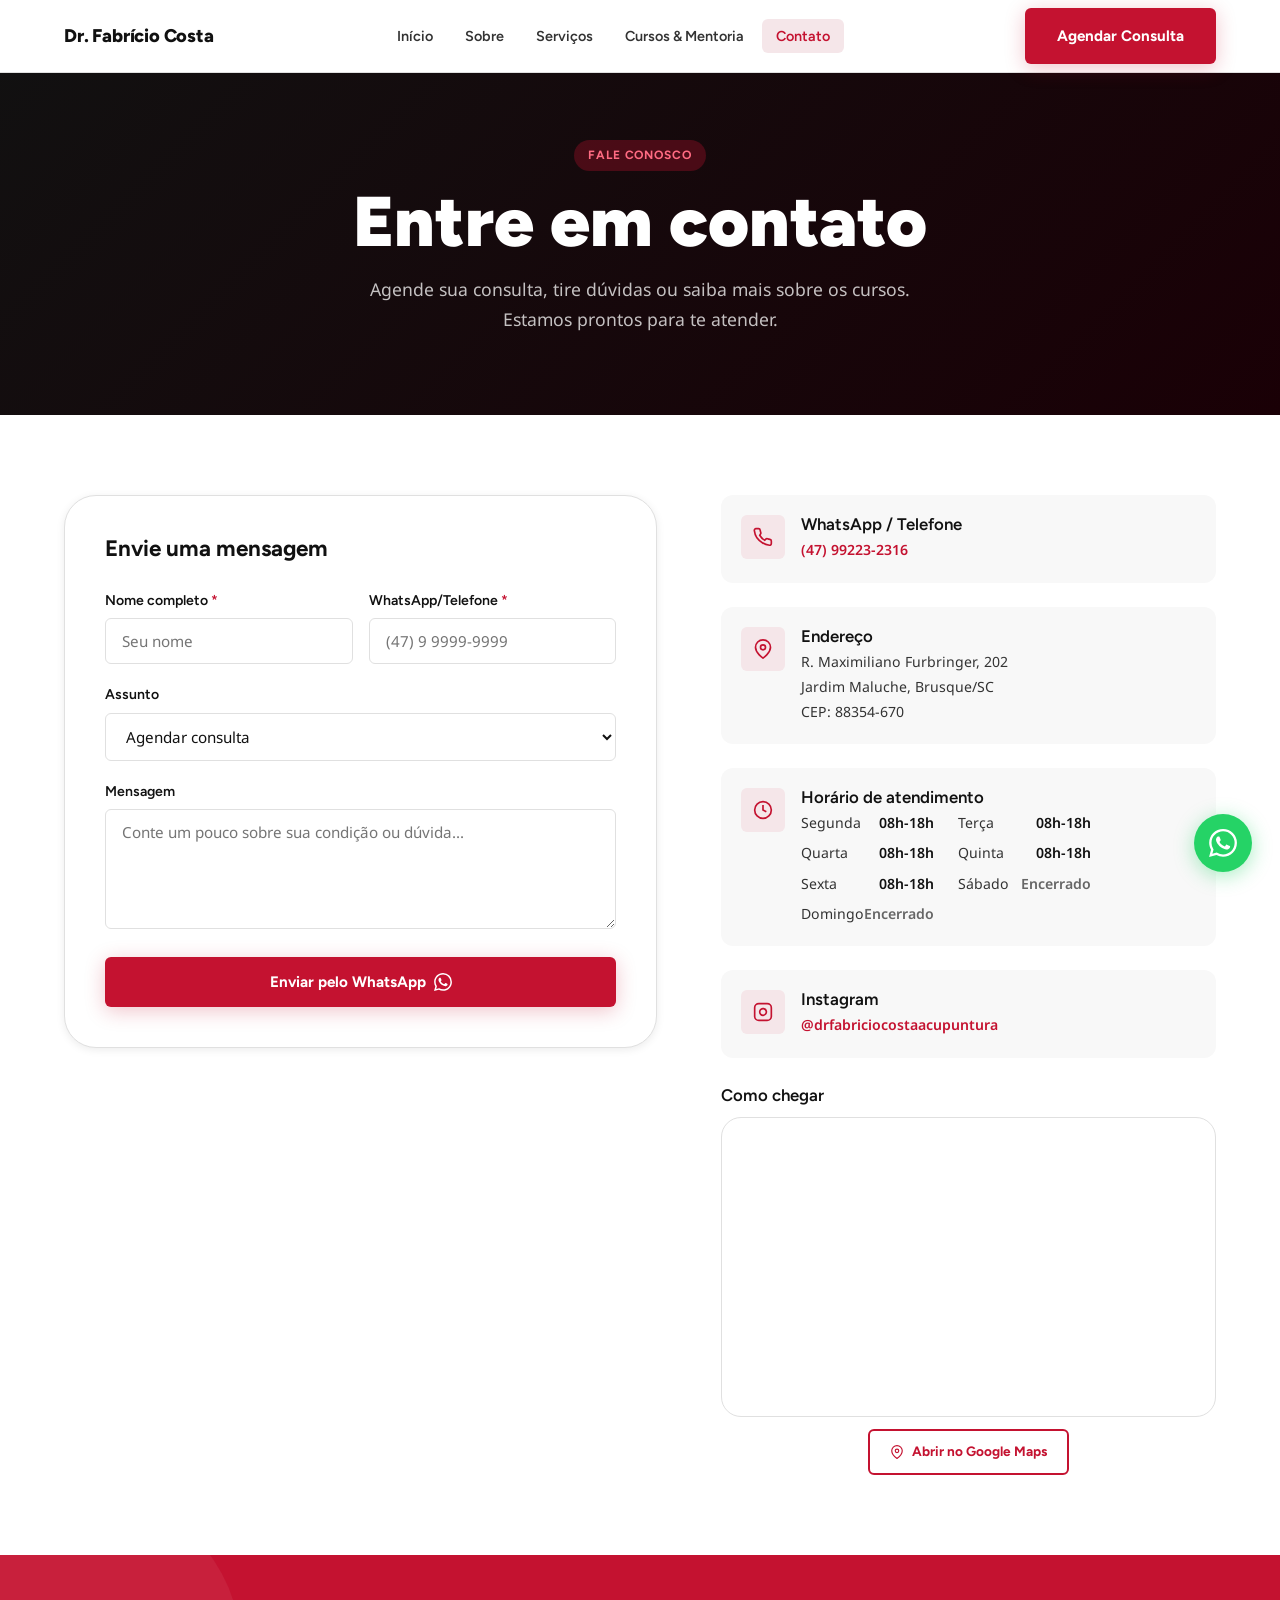
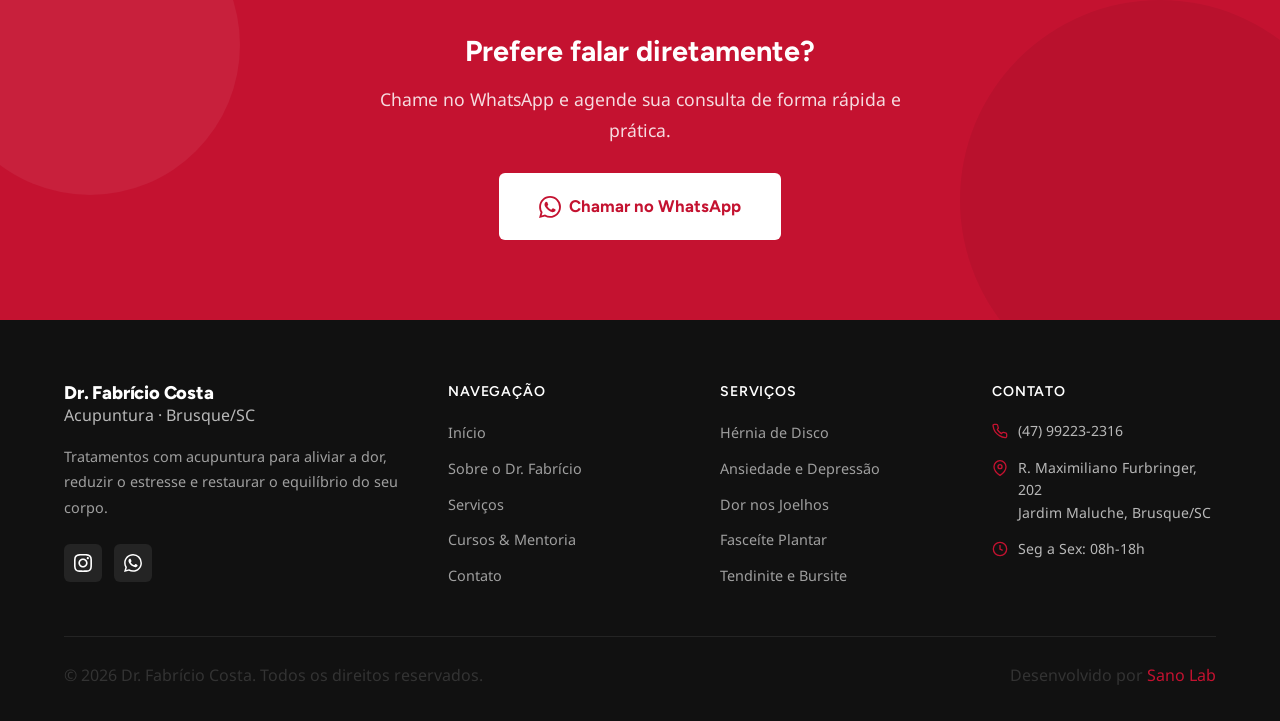
==== contato.html @ ecdb683c "Site institucional Dr. Fabrício Costa — Acupuntura Brusque/SC Co-Authored-By: Claude Sonnet 4.6 <nor" ====
<!DOCTYPE html>
<html lang="pt-BR">
<head>
  <meta charset="UTF-8">
  <meta name="viewport" content="width=device-width, initial-scale=1.0">
  <meta name="description" content="Entre em contato com o Dr. Fabrício Costa. Agende sua consulta de acupuntura em Brusque/SC. WhatsApp: (47) 99223-2316.">
  <meta property="og:title" content="Contato, Dr. Fabrício Costa · Acupuntura em Brusque/SC">
  <meta property="og:description" content="Agende sua consulta de acupuntura em Brusque/SC. Seg-Sex 8h-18h. (47) 99223-2316.">
  <meta property="og:type" content="website">
  <title>Contato, Dr. Fabrício Costa · Acupuntura em Brusque/SC</title>
  <link rel="stylesheet" href="css/style.css">
</head>
<body>

  <!-- Header -->
  <header class="header" role="banner">
    <nav class="nav container" aria-label="Navegação principal">
      <a href="index.html" class="nav-logo" aria-label="Dr. Fabrício Costa, Início">
        <div class="nav-logo-text">
          <strong>Dr. Fabrício Costa</strong>
                  </div>
      </a>
      <ul class="nav-links" role="list">
        <li><a href="index.html">Início</a></li>
        <li><a href="sobre.html">Sobre</a></li>
        <li><a href="servicos.html">Serviços</a></li>
        <li><a href="cursos.html">Cursos & Mentoria</a></li>
        <li><a href="contato.html" class="active">Contato</a></li>
      </ul>
      <a href="contato.html" class="btn btn-primary nav-cta">Agendar Consulta</a>
      <button class="nav-toggle" aria-label="Abrir menu" aria-expanded="false">
        <span></span><span></span><span></span>
      </button>
    </nav>
    <nav class="nav-mobile" aria-label="Menu mobile">
      <a href="index.html">Início</a>
      <a href="sobre.html">Sobre</a>
      <a href="servicos.html">Serviços</a>
      <a href="cursos.html">Cursos & Mentoria</a>
      <a href="contato.html" class="active">Contato</a>
      <a href="contato.html" class="btn btn-primary">Agendar Consulta</a>
    </nav>
  </header>

  <main id="main-content">

    <!-- Page Hero -->
    <section class="page-hero" aria-labelledby="page-title">
      <div class="container">
        <span class="tag">Fale conosco</span>
        <h1 id="page-title">Entre em contato</h1>
        <p>Agende sua consulta, tire dúvidas ou saiba mais sobre os cursos. Estamos prontos para te atender.</p>
      </div>
    </section>

    <!-- Contato -->
    <section class="section" aria-labelledby="contato-title">
      <div class="container">
        <div class="contact-grid">

          <!-- Formulário -->
          <div class="fade-in">
            <div class="contact-form-wrap">
              <h3 id="contato-title">Envie uma mensagem</h3>
              <form class="contact-form" novalidate aria-label="Formulário de contato">
                <div class="form-grid-2">
                  <div class="form-group">
                    <label for="nome">Nome completo <span aria-hidden="true" style="color:var(--red)">*</span></label>
                    <input type="text" id="nome" name="nome" placeholder="Seu nome" autocomplete="name" required aria-required="true">
                  </div>
                  <div class="form-group">
                    <label for="telefone">WhatsApp/Telefone <span aria-hidden="true" style="color:var(--red)">*</span></label>
                    <input type="tel" id="telefone" name="telefone" placeholder="(47) 9 9999-9999" autocomplete="tel" required aria-required="true">
                  </div>
                </div>
                <div class="form-group">
                  <label for="assunto">Assunto</label>
                  <select id="assunto" name="assunto">
                    <option value="Agendar consulta">Agendar consulta</option>
                    <option value="Dúvida sobre tratamento">Dúvida sobre tratamento</option>
                    <option value="Curso de Acupuntura">Curso de Acupuntura</option>
                    <option value="Mentoria Método Balance Pro">Mentoria Método Balance Pro</option>
                    <option value="Outro">Outro</option>
                  </select>
                </div>
                <div class="form-group">
                  <label for="mensagem">Mensagem</label>
                  <textarea id="mensagem" name="mensagem" placeholder="Conte um pouco sobre sua condição ou dúvida..."></textarea>
                </div>
                <button type="submit" class="btn btn-primary" style="width:100%;justify-content:center;">
                  Enviar pelo WhatsApp
                  <svg width="18" height="18" viewBox="0 0 24 24" fill="currentColor" aria-hidden="true"><path d="M17.472 14.382c-.297-.149-1.758-.867-2.03-.967-.273-.099-.471-.148-.67.15-.197.297-.767.966-.94 1.164-.173.199-.347.223-.644.075-.297-.15-1.255-.463-2.39-1.475-.883-.788-1.48-1.761-1.653-2.059-.173-.297-.018-.458.13-.606.134-.133.298-.347.446-.52.149-.174.198-.298.298-.497.099-.198.05-.371-.025-.52-.075-.149-.669-1.612-.916-2.207-.242-.579-.487-.5-.669-.51-.173-.008-.371-.01-.57-.01-.198 0-.52.074-.792.372-.272.297-1.04 1.016-1.04 2.479 0 1.462 1.065 2.875 1.213 3.074.149.198 2.096 3.2 5.077 4.487.709.306 1.262.489 1.694.625.712.227 1.36.195 1.871.118.571-.085 1.758-.719 2.006-1.413.248-.694.248-1.289.173-1.413-.074-.124-.272-.198-.57-.347m-5.421 7.403h-.004a9.87 9.87 0 01-5.031-1.378l-.361-.214-3.741.982.998-3.648-.235-.374a9.86 9.86 0 01-1.51-5.26c.001-5.45 4.436-9.884 9.888-9.884 2.64 0 5.122 1.03 6.988 2.898a9.825 9.825 0 012.893 6.994c-.003 5.45-4.437 9.884-9.885 9.884m8.413-18.297A11.815 11.815 0 0012.05 0C5.495 0 .16 5.335.157 11.892c0 2.096.547 4.142 1.588 5.945L.057 24l6.305-1.654a11.882 11.882 0 005.683 1.448h.005c6.554 0 11.89-5.335 11.893-11.893a11.821 11.821 0 00-3.48-8.413z"/></svg>
                </button>
              </form>
            </div>
          </div>

          <!-- Informações -->
          <div class="fade-in" data-delay="150">
            <div class="contact-info" aria-label="Informações de contato">

              <div class="contact-info-item">
                <div class="contact-info-icon" aria-hidden="true">
                  <svg viewBox="0 0 24 24" stroke-width="2" xmlns="http://www.w3.org/2000/svg"><path d="M22 16.92v3a2 2 0 0 1-2.18 2 19.79 19.79 0 0 1-8.63-3.07A19.5 19.5 0 0 1 4.69 13a19.79 19.79 0 0 1-3.07-8.67A2 2 0 0 1 3.6 2h3a2 2 0 0 1 2 1.72 12.84 12.84 0 0 0 .7 2.81 2 2 0 0 1-.45 2.11L8.09 9.91a16 16 0 0 0 6 6l1.27-1.27a2 2 0 0 1 2.11-.45 12.84 12.84 0 0 0 2.81.7A2 2 0 0 1 22 16.92z"/></svg>
                </div>
                <div>
                  <h4>WhatsApp / Telefone</h4>
                  <p><a href="https://wa.me/5547992232316" target="_blank" rel="noopener">(47) 99223-2316</a></p>
                </div>
              </div>

              <div class="contact-info-item">
                <div class="contact-info-icon" aria-hidden="true">
                  <svg viewBox="0 0 24 24" stroke-width="2" xmlns="http://www.w3.org/2000/svg"><path d="M21 10c0 7-9 13-9 13s-9-6-9-13a9 9 0 0 1 18 0z"/><circle cx="12" cy="10" r="3"/></svg>
                </div>
                <div>
                  <h4>Endereço</h4>
                  <p>R. Maximiliano Furbringer, 202<br>Jardim Maluche, Brusque/SC<br>CEP: 88354-670</p>
                </div>
              </div>

              <div class="contact-info-item">
                <div class="contact-info-icon" aria-hidden="true">
                  <svg viewBox="0 0 24 24" stroke-width="2" xmlns="http://www.w3.org/2000/svg"><circle cx="12" cy="12" r="10"/><polyline points="12 6 12 12 16 14"/></svg>
                </div>
                <div>
                  <h4>Horário de atendimento</h4>
                  <div class="hours-grid" role="list">
                    <div class="hours-item" role="listitem"><span class="day">Segunda</span><span class="time">08h-18h</span></div>
                    <div class="hours-item" role="listitem"><span class="day">Terça</span><span class="time">08h-18h</span></div>
                    <div class="hours-item" role="listitem"><span class="day">Quarta</span><span class="time">08h-18h</span></div>
                    <div class="hours-item" role="listitem"><span class="day">Quinta</span><span class="time">08h-18h</span></div>
                    <div class="hours-item" role="listitem"><span class="day">Sexta</span><span class="time">08h-18h</span></div>
                    <div class="hours-item" role="listitem"><span class="day">Sábado</span><span class="time" style="color:var(--gray);">Encerrado</span></div>
                    <div class="hours-item" role="listitem"><span class="day">Domingo</span><span class="time" style="color:var(--gray);">Encerrado</span></div>
                  </div>
                </div>
              </div>

              <div class="contact-info-item">
                <div class="contact-info-icon" aria-hidden="true">
                  <svg viewBox="0 0 24 24" stroke-width="2" xmlns="http://www.w3.org/2000/svg"><rect x="2" y="2" width="20" height="20" rx="5" ry="5"/><path d="M16 11.37A4 4 0 1 1 12.63 8 4 4 0 0 1 16 11.37z"/><line x1="17.5" y1="6.5" x2="17.51" y2="6.5"/></svg>
                </div>
                <div>
                  <h4>Instagram</h4>
                  <p><a href="https://www.instagram.com/drfabriciocostaacupuntura/" target="_blank" rel="noopener">@drfabriciocostaacupuntura</a></p>
                </div>
              </div>

            </div>

            <!-- Mapa -->
            <div style="margin-top:28px;" class="fade-in" data-delay="200">
              <h4 style="margin-bottom:12px;">Como chegar</h4>
              <div class="contact-map">
                <iframe
                  src="https://www.google.com/maps/embed?pb=!1m18!1m12!1m3!1d3565.432!2d-49.0916!3d-27.1026!2m3!1f0!2f0!3f0!3m2!1i1024!2i768!4f13.1!3m3!1m2!1s0x0%3A0x0!2sR.%20Maximiliano%20Furbringer%2C%20202%2C%20Jardim%20Maluche%2C%20Brusque%20-%20SC!5e0!3m2!1spt!2sbr!4v1000000000000"
                  allowfullscreen=""
                  loading="lazy"
                  referrerpolicy="no-referrer-when-downgrade"
                  title="Localização do consultório do Dr. Fabrício Costa em Brusque/SC">
                </iframe>
              </div>
              <div style="text-align:center;margin-top:12px;">
                <a href="https://share.google/bKN9QPmNAkbakTTG6" target="_blank" rel="noopener" class="btn btn-outline btn-sm">
                  <svg width="14" height="14" viewBox="0 0 24 24" fill="none" stroke="currentColor" stroke-width="2" aria-hidden="true"><path d="M21 10c0 7-9 13-9 13s-9-6-9-13a9 9 0 0 1 18 0z"/><circle cx="12" cy="10" r="3"/></svg>
                  Abrir no Google Maps
                </a>
              </div>
            </div>

          </div>
        </div>
      </div>
    </section>

    <!-- CTA WhatsApp -->
    <section class="cta-banner section-sm" aria-labelledby="cta-contato-title">
      <div class="container" style="text-align:center;">
        <h2 id="cta-contato-title" class="fade-in" style="font-size:1.8rem;">Prefere falar diretamente?</h2>
        <p class="fade-in" data-delay="80" style="margin-bottom:28px;">Chame no WhatsApp e agende sua consulta de forma rápida e prática.</p>
        <a href="https://wa.me/5547992232316?text=Olá%2C%20Dr.%20Fabrício!%20Vim%20pelo%20site%20e%20gostaria%20de%20agendar%20uma%20consulta."
           class="btn btn-white btn-lg fade-in" data-delay="160" target="_blank" rel="noopener">
          <svg width="22" height="22" viewBox="0 0 24 24" fill="currentColor" aria-hidden="true"><path d="M17.472 14.382c-.297-.149-1.758-.867-2.03-.967-.273-.099-.471-.148-.67.15-.197.297-.767.966-.94 1.164-.173.199-.347.223-.644.075-.297-.15-1.255-.463-2.39-1.475-.883-.788-1.48-1.761-1.653-2.059-.173-.297-.018-.458.13-.606.134-.133.298-.347.446-.52.149-.174.198-.298.298-.497.099-.198.05-.371-.025-.52-.075-.149-.669-1.612-.916-2.207-.242-.579-.487-.5-.669-.51-.173-.008-.371-.01-.57-.01-.198 0-.52.074-.792.372-.272.297-1.04 1.016-1.04 2.479 0 1.462 1.065 2.875 1.213 3.074.149.198 2.096 3.2 5.077 4.487.709.306 1.262.489 1.694.625.712.227 1.36.195 1.871.118.571-.085 1.758-.719 2.006-1.413.248-.694.248-1.289.173-1.413-.074-.124-.272-.198-.57-.347m-5.421 7.403h-.004a9.87 9.87 0 01-5.031-1.378l-.361-.214-3.741.982.998-3.648-.235-.374a9.86 9.86 0 01-1.51-5.26c.001-5.45 4.436-9.884 9.888-9.884 2.64 0 5.122 1.03 6.988 2.898a9.825 9.825 0 012.893 6.994c-.003 5.45-4.437 9.884-9.885 9.884m8.413-18.297A11.815 11.815 0 0012.05 0C5.495 0 .16 5.335.157 11.892c0 2.096.547 4.142 1.588 5.945L.057 24l6.305-1.654a11.882 11.882 0 005.683 1.448h.005c6.554 0 11.89-5.335 11.893-11.893a11.821 11.821 0 00-3.48-8.413z"/></svg>
          Chamar no WhatsApp
        </a>
      </div>
    </section>

  </main>

  <!-- Footer -->
  <footer class="footer" role="contentinfo">
    <div class="container">
      <div class="footer-grid">
        <div class="footer-brand">
          <a href="index.html" class="nav-logo" aria-label="Dr. Fabrício Costa, Início">
            <div class="nav-logo-text"><strong style="color:#fff;">Dr. Fabrício Costa</strong><span>Acupuntura · Brusque/SC</span></div>
          </a>
          <p>Tratamentos com acupuntura para aliviar a dor, reduzir o estresse e restaurar o equilíbrio do seu corpo.</p>
          <div class="footer-social">
            <a href="https://www.instagram.com/drfabriciocostaacupuntura/" target="_blank" rel="noopener" aria-label="Instagram"><svg viewBox="0 0 24 24" xmlns="http://www.w3.org/2000/svg" aria-hidden="true"><path d="M12 2.163c3.204 0 3.584.012 4.85.07 3.252.148 4.771 1.691 4.919 4.919.058 1.265.069 1.645.069 4.849 0 3.205-.012 3.584-.069 4.849-.149 3.225-1.664 4.771-4.919 4.919-1.266.058-1.644.07-4.85.07-3.204 0-3.584-.012-4.849-.07-3.26-.149-4.771-1.699-4.919-4.92-.058-1.265-.07-1.644-.07-4.849 0-3.204.013-3.583.07-4.849.149-3.227 1.664-4.771 4.919-4.919 1.266-.057 1.645-.069 4.849-.069zm0-2.163c-3.259 0-3.667.014-4.947.072-4.358.2-6.78 2.618-6.98 6.98-.059 1.281-.073 1.689-.073 4.948 0 3.259.014 3.668.072 4.948.2 4.358 2.618 6.78 6.98 6.98 1.281.058 1.689.072 4.948.072 3.259 0 3.668-.014 4.948-.072 4.354-.2 6.782-2.618 6.979-6.98.059-1.28.073-1.689.073-4.948 0-3.259-.014-3.667-.072-4.947-.196-4.354-2.617-6.78-6.979-6.98-1.281-.059-1.69-.073-4.949-.073zm0 5.838c-3.403 0-6.162 2.759-6.162 6.162s2.759 6.163 6.162 6.163 6.162-2.759 6.162-6.163c0-3.403-2.759-6.162-6.162-6.162zm0 10.162c-2.209 0-4-1.79-4-4 0-2.209 1.791-4 4-4s4 1.791 4 4c0 2.21-1.791 4-4 4zm6.406-11.845c-.796 0-1.441.645-1.441 1.44s.645 1.44 1.441 1.44c.795 0 1.439-.645 1.439-1.44s-.644-1.44-1.439-1.44z"/></svg></a>
            <a href="https://wa.me/5547992232316" target="_blank" rel="noopener" aria-label="WhatsApp"><svg viewBox="0 0 24 24" xmlns="http://www.w3.org/2000/svg" aria-hidden="true"><path d="M17.472 14.382c-.297-.149-1.758-.867-2.03-.967-.273-.099-.471-.148-.67.15-.197.297-.767.966-.94 1.164-.173.199-.347.223-.644.075-.297-.15-1.255-.463-2.39-1.475-.883-.788-1.48-1.761-1.653-2.059-.173-.297-.018-.458.13-.606.134-.133.298-.347.446-.52.149-.174.198-.298.298-.497.099-.198.05-.371-.025-.52-.075-.149-.669-1.612-.916-2.207-.242-.579-.487-.5-.669-.51-.173-.008-.371-.01-.57-.01-.198 0-.52.074-.792.372-.272.297-1.04 1.016-1.04 2.479 0 1.462 1.065 2.875 1.213 3.074.149.198 2.096 3.2 5.077 4.487.709.306 1.262.489 1.694.625.712.227 1.36.195 1.871.118.571-.085 1.758-.719 2.006-1.413.248-.694.248-1.289.173-1.413-.074-.124-.272-.198-.57-.347m-5.421 7.403h-.004a9.87 9.87 0 01-5.031-1.378l-.361-.214-3.741.982.998-3.648-.235-.374a9.86 9.86 0 01-1.51-5.26c.001-5.45 4.436-9.884 9.888-9.884 2.64 0 5.122 1.03 6.988 2.898a9.825 9.825 0 012.893 6.994c-.003 5.45-4.437 9.884-9.885 9.884m8.413-18.297A11.815 11.815 0 0012.05 0C5.495 0 .16 5.335.157 11.892c0 2.096.547 4.142 1.588 5.945L.057 24l6.305-1.654a11.882 11.882 0 005.683 1.448h.005c6.554 0 11.89-5.335 11.893-11.893a11.821 11.821 0 00-3.48-8.413z"/></svg></a>
          </div>
        </div>
        <div><h4>Navegação</h4><ul class="footer-links"><li><a href="index.html">Início</a></li><li><a href="sobre.html">Sobre o Dr. Fabrício</a></li><li><a href="servicos.html">Serviços</a></li><li><a href="cursos.html">Cursos & Mentoria</a></li><li><a href="contato.html">Contato</a></li></ul></div>
        <div><h4>Serviços</h4><ul class="footer-links"><li><a href="servicos.html">Hérnia de Disco</a></li><li><a href="servicos.html">Ansiedade e Depressão</a></li><li><a href="servicos.html">Dor nos Joelhos</a></li><li><a href="servicos.html">Fasceíte Plantar</a></li><li><a href="servicos.html">Tendinite e Bursite</a></li></ul></div>
        <div><h4>Contato</h4><address class="footer-contact" style="font-style:normal;"><div class="footer-contact-item"><svg viewBox="0 0 24 24" stroke-width="2" xmlns="http://www.w3.org/2000/svg" aria-hidden="true"><path d="M22 16.92v3a2 2 0 0 1-2.18 2 19.79 19.79 0 0 1-8.63-3.07A19.5 19.5 0 0 1 4.69 13a19.79 19.79 0 0 1-3.07-8.67A2 2 0 0 1 3.6 2h3a2 2 0 0 1 2 1.72 12.84 12.84 0 0 0 .7 2.81 2 2 0 0 1-.45 2.11L8.09 9.91a16 16 0 0 0 6 6l1.27-1.27a2 2 0 0 1 2.11-.45 12.84 12.84 0 0 0 2.81.7A2 2 0 0 1 22 16.92z"/></svg><span>(47) 99223-2316</span></div><div class="footer-contact-item"><svg viewBox="0 0 24 24" stroke-width="2" xmlns="http://www.w3.org/2000/svg" aria-hidden="true"><path d="M21 10c0 7-9 13-9 13s-9-6-9-13a9 9 0 0 1 18 0z"/><circle cx="12" cy="10" r="3"/></svg><span>R. Maximiliano Furbringer, 202<br>Jardim Maluche, Brusque/SC</span></div><div class="footer-contact-item"><svg viewBox="0 0 24 24" stroke-width="2" xmlns="http://www.w3.org/2000/svg" aria-hidden="true"><circle cx="12" cy="12" r="10"/><polyline points="12 6 12 12 16 14"/></svg><span>Seg a Sex: 08h-18h</span></div></address></div>
      </div>
      <div class="footer-bottom">
        <p>&copy; 2026 Dr. Fabrício Costa. Todos os direitos reservados.</p>
        <p>Desenvolvido por <a href="#" target="_blank" rel="noopener">Sano Lab</a></p>
      </div>
    </div>
  </footer>

  <a href="https://wa.me/5547992232316?text=Olá%2C%20vim%20pelo%20site%20e%20quero%20agendar%20uma%20consulta!" class="whatsapp-float" target="_blank" rel="noopener" aria-label="Falar no WhatsApp">
    <svg viewBox="0 0 24 24" xmlns="http://www.w3.org/2000/svg" aria-hidden="true"><path d="M17.472 14.382c-.297-.149-1.758-.867-2.03-.967-.273-.099-.471-.148-.67.15-.197.297-.767.966-.94 1.164-.173.199-.347.223-.644.075-.297-.15-1.255-.463-2.39-1.475-.883-.788-1.48-1.761-1.653-2.059-.173-.297-.018-.458.13-.606.134-.133.298-.347.446-.52.149-.174.198-.298.298-.497.099-.198.05-.371-.025-.52-.075-.149-.669-1.612-.916-2.207-.242-.579-.487-.5-.669-.51-.173-.008-.371-.01-.57-.01-.198 0-.52.074-.792.372-.272.297-1.04 1.016-1.04 2.479 0 1.462 1.065 2.875 1.213 3.074.149.198 2.096 3.2 5.077 4.487.709.306 1.262.489 1.694.625.712.227 1.36.195 1.871.118.571-.085 1.758-.719 2.006-1.413.248-.694.248-1.289.173-1.413-.074-.124-.272-.198-.57-.347m-5.421 7.403h-.004a9.87 9.87 0 01-5.031-1.378l-.361-.214-3.741.982.998-3.648-.235-.374a9.86 9.86 0 01-1.51-5.26c.001-5.45 4.436-9.884 9.888-9.884 2.64 0 5.122 1.03 6.988 2.898a9.825 9.825 0 012.893 6.994c-.003 5.45-4.437 9.884-9.885 9.884m8.413-18.297A11.815 11.815 0 0012.05 0C5.495 0 .16 5.335.157 11.892c0 2.096.547 4.142 1.588 5.945L.057 24l6.305-1.654a11.882 11.882 0 005.683 1.448h.005c6.554 0 11.89-5.335 11.893-11.893a11.821 11.821 0 00-3.48-8.413z"/></svg>
  </a>

  <script src="js/main.js"></script>
</body>
</html>
---- css/style.css ----
/* =========================================================
   Dr. Fabrício Costa — Acupuntura | Sano Lab
   Design System: Vermelho #C41230 + Branco
   ========================================================= */

@import url('https://fonts.googleapis.com/css2?family=Figtree:wght@300;400;500;600;700;800;900&family=Noto+Sans:wght@300;400;500;600;700&display=swap');

/* ── Tokens ── */
:root {
  --red:        #C41230;
  --red-dark:   #9B0E26;
  --red-light:  #F5E6E9;
  --white:      #FFFFFF;
  --off-white:  #F8F8F8;
  --dark:       #111111;
  --gray-dark:  #333333;
  --gray:       #666666;
  --gray-light: #EBEBEB;
  --border:     #E0E0E0;

  --ff-head: 'Figtree', sans-serif;
  --ff-body: 'Noto Sans', sans-serif;

  --shadow-sm: 0 2px 8px rgba(0,0,0,.08);
  --shadow-md: 0 4px 24px rgba(0,0,0,.12);
  --shadow-lg: 0 8px 40px rgba(0,0,0,.16);
  --shadow-red: 0 4px 20px rgba(196,18,48,.25);

  --radius-sm: 6px;
  --radius-md: 12px;
  --radius-lg: 20px;
  --radius-xl: 32px;

  --transition: .25s ease;
  --max-w: 1200px;
}

/* ── Reset ── */
*, *::before, *::after { box-sizing: border-box; margin: 0; padding: 0; }

html { scroll-behavior: smooth; font-size: 16px; }

body {
  font-family: var(--ff-body);
  color: var(--dark);
  background: var(--white);
  line-height: 1.6;
  overflow-x: hidden;
}

img { max-width: 100%; height: auto; display: block; }
a   { color: inherit; text-decoration: none; }
ul  { list-style: none; }
button { cursor: pointer; font-family: var(--ff-body); border: none; background: none; }

/* ── Typography ── */
h1, h2, h3, h4, h5 {
  font-family: var(--ff-head);
  line-height: 1.15;
  color: var(--dark);
}
h1 { font-size: clamp(2.8rem, 5.5vw, 4.4rem); font-weight: 900; line-height: 1.0; }
h2 { font-size: clamp(1.6rem, 3.5vw, 2.4rem); font-weight: 700; }
h3 { font-size: clamp(1.1rem, 2.5vw, 1.4rem); font-weight: 700; }
h4 { font-size: 1.05rem; font-weight: 600; }
p  { font-size: 1rem; color: var(--gray-dark); line-height: 1.75; }

/* ── Utilities ── */
.container { max-width: var(--max-w); margin: 0 auto; padding: 0 24px; }
.section    { padding: 80px 0; }
.section-sm { padding: 48px 0; }

.tag {
  display: inline-block;
  background: var(--red-light);
  color: var(--red);
  font-family: var(--ff-head);
  font-size: .75rem;
  font-weight: 700;
  letter-spacing: .08em;
  text-transform: uppercase;
  padding: 6px 14px;
  border-radius: 100px;
  margin-bottom: 16px;
}

.section-header        { margin-bottom: 56px; }
.section-header.center { text-align: center; }
.section-header h2     { margin-bottom: 12px; }
.section-header p      { max-width: 560px; }
.section-header.center p { margin: 0 auto; }

/* ── Buttons ── */
.btn {
  display: inline-flex;
  align-items: center;
  gap: 8px;
  padding: 14px 30px;
  border-radius: var(--radius-sm);
  font-family: var(--ff-head);
  font-weight: 700;
  font-size: .95rem;
  transition: var(--transition);
  cursor: pointer;
  border: 2px solid transparent;
  white-space: nowrap;
}
.btn-primary {
  background: var(--red);
  color: var(--white);
  box-shadow: var(--shadow-red);
}
.btn-primary:hover {
  background: var(--red-dark);
  transform: translateY(-2px);
  box-shadow: 0 6px 28px rgba(196,18,48,.35);
}
.btn-outline {
  background: transparent;
  color: var(--red);
  border-color: var(--red);
}
.btn-outline:hover {
  background: var(--red);
  color: var(--white);
  transform: translateY(-2px);
}
.btn-white {
  background: var(--white);
  color: var(--red);
}
.btn-white:hover {
  background: var(--off-white);
  transform: translateY(-2px);
}
.btn-lg { padding: 18px 38px; font-size: 1.05rem; }
.btn-sm { padding: 10px 20px; font-size: .85rem; }

/* ── Header / Nav ── */
.header {
  position: fixed;
  top: 0; left: 0; right: 0;
  z-index: 1000;
  background: var(--white);
  border-bottom: 1px solid var(--border);
  transition: box-shadow var(--transition);
}
.header.scrolled { box-shadow: var(--shadow-md); }

.nav {
  display: flex;
  align-items: center;
  justify-content: space-between;
  height: 72px;
}

.nav-logo {
  display: flex;
  align-items: center;
  gap: 12px;
}
.nav-logo-icon {
  width: 40px; height: 40px;
  background: var(--red);
  border-radius: var(--radius-sm);
  display: flex; align-items: center; justify-content: center;
}
.nav-logo-icon svg { width: 22px; height: 22px; fill: var(--white); }
.nav-logo-text strong {
  display: block;
  font-family: var(--ff-head);
  font-weight: 800;
  font-size: 1.15rem;
  color: var(--dark);
  line-height: 1;
  letter-spacing: -.01em;
}

.nav-links {
  display: flex;
  align-items: center;
  gap: 4px;
}
.nav-links a {
  padding: 8px 14px;
  border-radius: var(--radius-sm);
  font-family: var(--ff-head);
  font-weight: 600;
  font-size: .9rem;
  color: var(--gray-dark);
  transition: var(--transition);
}
.nav-links a:hover,
.nav-links a.active { color: var(--red); background: var(--red-light); }
.nav-cta { margin-left: 12px; }

.nav-mobile { display: none; }

.nav-toggle {
  display: none;
  flex-direction: column;
  gap: 5px;
  width: 28px;
  cursor: pointer;
  padding: 4px;
}
.nav-toggle span {
  display: block;
  height: 2px;
  background: var(--dark);
  border-radius: 2px;
  transition: var(--transition);
}

/* ── Hero ── */
.hero {
  padding-top: 72px;
  min-height: 100vh;
  display: flex;
  align-items: center;
  background: var(--white);
  position: relative;
  overflow: hidden;
}
.hero::before {
  content: '';
  position: absolute;
  top: 0; right: 0;
  width: 50%;
  height: 100%;
  background: linear-gradient(135deg, var(--red-light) 0%, #fce4e9 100%);
  clip-path: polygon(10% 0, 100% 0, 100% 100%, 0 100%);
  z-index: 0;
}
.hero .container { position: relative; z-index: 1; }
.hero-inner {
  display: grid;
  grid-template-columns: 1fr 1fr;
  gap: 64px;
  align-items: center;
}
.hero-badge {
  display: inline-flex;
  align-items: center;
  gap: 8px;
  background: var(--white);
  border: 1px solid var(--border);
  border-radius: 100px;
  padding: 8px 16px;
  font-size: .8rem;
  font-weight: 600;
  color: var(--gray-dark);
  margin-bottom: 24px;
  box-shadow: var(--shadow-sm);
}
.hero-badge span {
  width: 8px; height: 8px;
  background: var(--red);
  border-radius: 50%;
  animation: pulse 2s infinite;
}
@keyframes pulse {
  0%, 100% { transform: scale(1); opacity: 1; }
  50%       { transform: scale(1.4); opacity: .6; }
}
.hero-title { margin-bottom: 20px; letter-spacing: -.02em; }
.hero-title em {
  color: var(--red);
  font-style: normal;
  display: block;
}
.hero-desc { font-size: 1rem; margin-bottom: 32px; max-width: 440px; line-height: 1.65; }
.hero-actions { display: flex; gap: 16px; flex-wrap: wrap; align-items: center; }
.hero-stats {
  display: flex;
  gap: 28px;
  margin-top: 36px;
  padding-top: 24px;
  border-top: 1px solid var(--border);
}
.hero-stat strong {
  display: block;
  font-family: var(--ff-head);
  font-size: 1.8rem;
  font-weight: 800;
  color: var(--red);
}
.hero-stat span { font-size: .82rem; color: var(--gray); }

.hero-image {
  position: relative;
  display: flex;
  justify-content: center;
}
.hero-image-wrap {
  width: 100%;
  max-width: 480px;
  aspect-ratio: 4/5;
  background: var(--red-light);
  border-radius: var(--radius-xl);
  overflow: hidden;
  position: relative;
  box-shadow: var(--shadow-lg);
}
.hero-image-wrap img {
  width: 100%; height: 100%;
  object-fit: cover;
}
.hero-image-wrap .hero-img-placeholder {
  width: 100%; height: 100%;
  display: flex; flex-direction: column;
  align-items: center; justify-content: center;
  gap: 12px;
  color: var(--red);
  font-family: var(--ff-head);
  font-weight: 600;
  font-size: .9rem;
}
.hero-image-wrap .hero-img-placeholder svg {
  width: 64px; height: 64px;
  opacity: .4;
}
.hero-chip {
  position: absolute;
  background: var(--white);
  border-radius: var(--radius-md);
  padding: 12px 18px;
  box-shadow: var(--shadow-md);
  display: flex; align-items: center; gap: 10px;
  font-family: var(--ff-head);
}
.hero-chip-1 { bottom: 28px; left: -24px; }
.hero-chip-2 { top: 28px; right: -24px; }
.hero-chip svg { width: 20px; height: 20px; flex-shrink: 0; }
.hero-chip strong { display: block; font-size: .82rem; font-weight: 700; }
.hero-chip small  { font-size: .7rem; color: var(--gray); }

/* ── O que é Acupuntura ── */
.about-acupuncture { background: var(--off-white); }
.about-acu-inner {
  display: grid;
  grid-template-columns: 1fr 1fr;
  gap: 80px;
  align-items: center;
}
.about-acu-image {
  position: relative;
}
.about-acu-img-wrap {
  width: 100%;
  aspect-ratio: 1;
  background: var(--red-light);
  border-radius: var(--radius-xl);
  overflow: hidden;
  box-shadow: var(--shadow-lg);
}
.about-acu-img-wrap img { width: 100%; height: 100%; object-fit: cover; }
.about-acu-card {
  position: absolute;
  bottom: -20px; right: -20px;
  background: var(--red);
  color: var(--white);
  border-radius: var(--radius-md);
  padding: 20px 24px;
  box-shadow: var(--shadow-red);
  font-family: var(--ff-head);
}
.about-acu-card strong { display: block; font-size: 1.8rem; font-weight: 800; }
.about-acu-card span  { font-size: .82rem; opacity: .85; }

.about-acu-content h2 { margin-bottom: 16px; }
.about-acu-content p  { margin-bottom: 16px; }
.about-acu-points     { display: flex; flex-direction: column; gap: 16px; margin-top: 28px; }
.about-acu-point {
  display: flex;
  gap: 14px;
  align-items: flex-start;
}
.about-acu-point-icon {
  width: 40px; height: 40px; flex-shrink: 0;
  background: var(--red-light);
  border-radius: var(--radius-sm);
  display: flex; align-items: center; justify-content: center;
}
.about-acu-point-icon svg { width: 18px; height: 18px; stroke: var(--red); fill: none; }
.about-acu-point h4 { margin-bottom: 2px; }
.about-acu-point p  { font-size: .9rem; margin: 0; }

/* ── Serviços ── */
.services { background: var(--white); }
.services-grid {
  display: grid;
  grid-template-columns: repeat(auto-fill, minmax(310px, 1fr));
  gap: 28px;
}
.service-card {
  background: var(--white);
  border: 1px solid var(--border);
  border-radius: var(--radius-lg);
  padding: 32px;
  transition: var(--transition);
  position: relative;
  overflow: hidden;
}
.service-card::before {
  content: '';
  position: absolute;
  top: 0; left: 0;
  width: 4px; height: 100%;
  background: var(--red);
  border-radius: 4px 0 0 4px;
  transform: scaleY(0);
  transition: transform var(--transition);
  transform-origin: top;
}
.service-card:hover {
  box-shadow: var(--shadow-md);
  transform: translateY(-4px);
  border-color: var(--red-light);
}
.service-card:hover::before { transform: scaleY(1); }
.service-card-icon {
  width: 52px; height: 52px;
  background: var(--red-light);
  border-radius: var(--radius-md);
  display: flex; align-items: center; justify-content: center;
  margin-bottom: 20px;
}
.service-card-icon svg { width: 24px; height: 24px; stroke: var(--red); fill: none; }
.service-card h3 { margin-bottom: 10px; font-size: 1.1rem; }
.service-card p  { font-size: .9rem; margin: 0; }

/* ── Dr. Fabrício — Sobre resumido ── */
.about-doctor { background: var(--dark); color: var(--white); }
.about-doctor .section-header h2 { color: var(--white); }
.about-doctor .section-header p  { color: rgba(255,255,255,.7); }
.about-doctor .tag { background: rgba(196,18,48,.3); color: #FF6B82; }

.about-doc-inner {
  display: grid;
  grid-template-columns: 1fr 1fr;
  gap: 80px;
  align-items: center;
}
.about-doc-image {
  position: relative;
}
.about-doc-img-wrap {
  width: 100%;
  aspect-ratio: 3/4;
  background: #1a1a1a;
  border-radius: var(--radius-xl);
  overflow: hidden;
  box-shadow: 0 8px 40px rgba(0,0,0,.4);
}
.about-doc-img-wrap img { width: 100%; height: 100%; object-fit: cover; }
.about-doc-badge {
  position: absolute;
  top: 24px; right: -20px;
  background: var(--red);
  color: var(--white);
  border-radius: var(--radius-md);
  padding: 16px 20px;
  text-align: center;
  font-family: var(--ff-head);
  box-shadow: var(--shadow-red);
}
.about-doc-badge strong { display: block; font-size: 1.4rem; font-weight: 800; }
.about-doc-badge span   { font-size: .72rem; opacity: .9; }

.about-doc-content .credentials {
  display: flex;
  flex-direction: column;
  gap: 16px;
  margin: 28px 0;
}
.credential {
  display: flex;
  gap: 12px;
  align-items: flex-start;
}
.credential-dot {
  width: 8px; height: 8px; flex-shrink: 0;
  background: var(--red);
  border-radius: 50%;
  margin-top: 8px;
}
.credential p { color: rgba(255,255,255,.8); font-size: .95rem; margin: 0; }
.about-doc-content h4 { color: var(--white); margin-bottom: 4px; }

/* ── Cursos & Mentoria ── */
.courses { background: var(--off-white); }
.courses-grid {
  display: grid;
  grid-template-columns: repeat(auto-fill, minmax(340px, 480px));
  gap: 32px;
  justify-content: center;
}
.course-card {
  background: var(--white);
  border-radius: var(--radius-lg);
  overflow: hidden;
  box-shadow: var(--shadow-sm);
  transition: var(--transition);
  display: flex;
  flex-direction: column;
}
.course-card:hover {
  box-shadow: var(--shadow-lg);
  transform: translateY(-6px);
}
.course-card-top {
  background: var(--red);
  padding: 36px 32px 28px;
  position: relative;
  overflow: hidden;
}
.course-card-top::after {
  content: '';
  position: absolute;
  bottom: -30px; right: -30px;
  width: 120px; height: 120px;
  background: rgba(255,255,255,.08);
  border-radius: 50%;
}
.course-card-top::before {
  content: '';
  position: absolute;
  top: -20px; left: -20px;
  width: 80px; height: 80px;
  background: rgba(255,255,255,.06);
  border-radius: 50%;
}
.course-tag {
  display: inline-block;
  background: rgba(255,255,255,.2);
  color: var(--white);
  font-size: .72rem;
  font-weight: 700;
  letter-spacing: .08em;
  text-transform: uppercase;
  padding: 5px 12px;
  border-radius: 100px;
  margin-bottom: 14px;
}
.course-card-top h3 { color: var(--white); font-size: 1.3rem; margin-bottom: 8px; }
.course-card-top p  { color: rgba(255,255,255,.8); font-size: .9rem; margin: 0; }

.course-card-body {
  padding: 28px 32px;
  flex: 1;
  display: flex;
  flex-direction: column;
}
.course-price {
  display: flex;
  align-items: baseline;
  gap: 10px;
  margin-bottom: 20px;
}
.course-price del  { font-size: .9rem; color: var(--gray); text-decoration: line-through; }
.course-price strong {
  font-family: var(--ff-head);
  font-size: 1.8rem;
  font-weight: 800;
  color: var(--red);
}
.course-features {
  display: flex;
  flex-direction: column;
  gap: 10px;
  margin-bottom: 24px;
  flex: 1;
}
.course-feature {
  display: flex;
  align-items: center;
  gap: 10px;
  font-size: .9rem;
  color: var(--gray-dark);
}
.course-feature svg {
  width: 16px; height: 16px; flex-shrink: 0;
  stroke: var(--red); fill: none;
}
.course-card .btn { align-self: stretch; justify-content: center; }

/* ── CTA Banner ── */
.cta-banner {
  background: var(--red);
  padding: 80px 0;
  text-align: center;
  position: relative;
  overflow: hidden;
}
.cta-banner::before {
  content: '';
  position: absolute;
  top: -60px; left: -60px;
  width: 300px; height: 300px;
  background: rgba(255,255,255,.06);
  border-radius: 50%;
}
.cta-banner::after {
  content: '';
  position: absolute;
  bottom: -80px; right: -80px;
  width: 400px; height: 400px;
  background: rgba(0,0,0,.06);
  border-radius: 50%;
}
.cta-banner .container { position: relative; z-index: 1; }
.cta-banner h2 { color: var(--white); margin-bottom: 16px; }
.cta-banner p  { color: rgba(255,255,255,.85); font-size: 1.1rem; margin-bottom: 36px; max-width: 560px; margin-left: auto; margin-right: auto; }
.cta-banner-actions { display: flex; gap: 16px; justify-content: center; flex-wrap: wrap; }

/* ── Depoimentos ── */
.testimonials { background: var(--white); }
.testimonials-grid {
  display: grid;
  grid-template-columns: repeat(auto-fill, minmax(300px, 1fr));
  gap: 28px;
}
.testimonial-card {
  background: var(--off-white);
  border-radius: var(--radius-lg);
  padding: 32px;
  border: 1px solid var(--border);
  transition: var(--transition);
}
.testimonial-card:hover { box-shadow: var(--shadow-md); }
.testimonial-stars {
  display: flex; gap: 4px; margin-bottom: 16px;
}
.testimonial-stars svg { width: 16px; height: 16px; fill: #F59E0B; stroke: none; }
.testimonial-card p { font-size: .95rem; margin-bottom: 20px; font-style: italic; }
.testimonial-author {
  display: flex; align-items: center; gap: 12px;
}
.testimonial-avatar {
  width: 40px; height: 40px;
  background: var(--red-light);
  border-radius: 50%;
  display: flex; align-items: center; justify-content: center;
  font-family: var(--ff-head);
  font-weight: 700;
  font-size: .85rem;
  color: var(--red);
  flex-shrink: 0;
}
.testimonial-author strong { display: block; font-size: .88rem; font-weight: 700; }
.testimonial-author span   { font-size: .78rem; color: var(--gray); }

/* ── Footer ── */
.footer {
  background: var(--dark);
  color: rgba(255,255,255,.7);
  padding: 64px 0 32px;
}
.footer-grid {
  display: grid;
  grid-template-columns: 1.5fr 1fr 1fr 1fr;
  gap: 48px;
  margin-bottom: 48px;
}
.footer-brand p { font-size: .9rem; margin: 16px 0 24px; color: rgba(255,255,255,.6); }
.footer-social  { display: flex; gap: 12px; }
.footer-social a {
  width: 38px; height: 38px;
  background: rgba(255,255,255,.08);
  border-radius: var(--radius-sm);
  display: flex; align-items: center; justify-content: center;
  transition: var(--transition);
}
.footer-social a:hover { background: var(--red); }
.footer-social a svg { width: 18px; height: 18px; fill: var(--white); }

.footer h4 {
  color: var(--white);
  font-size: .88rem;
  letter-spacing: .06em;
  text-transform: uppercase;
  margin-bottom: 20px;
}
.footer-links { display: flex; flex-direction: column; gap: 10px; }
.footer-links a {
  font-size: .9rem;
  color: rgba(255,255,255,.6);
  transition: var(--transition);
}
.footer-links a:hover { color: var(--white); padding-left: 4px; }

.footer-contact { display: flex; flex-direction: column; gap: 14px; }
.footer-contact-item {
  display: flex; gap: 10px; align-items: flex-start;
}
.footer-contact-item svg {
  width: 16px; height: 16px; flex-shrink: 0;
  stroke: var(--red); fill: none; margin-top: 3px;
}
.footer-contact-item span { font-size: .88rem; }

.footer-bottom {
  border-top: 1px solid rgba(255,255,255,.08);
  padding-top: 24px;
  display: flex;
  justify-content: space-between;
  align-items: center;
  flex-wrap: wrap;
  gap: 12px;
  font-size: .82rem;
}
.footer-bottom a { color: var(--red); }

/* ── WhatsApp Float ── */
.whatsapp-float {
  position: fixed;
  bottom: 28px; right: 28px;
  width: 58px; height: 58px;
  background: #25D366;
  border-radius: 50%;
  display: flex; align-items: center; justify-content: center;
  box-shadow: 0 4px 20px rgba(37,211,102,.4);
  z-index: 999;
  transition: var(--transition);
}
.whatsapp-float:hover {
  transform: scale(1.1);
  box-shadow: 0 6px 28px rgba(37,211,102,.5);
}
.whatsapp-float svg { width: 28px; height: 28px; fill: var(--white); }

/* ── Fade-in on scroll ── */
.fade-in {
  opacity: 0;
  transform: translateY(28px);
  transition: opacity .6s ease, transform .6s ease;
}
.fade-in.visible { opacity: 1; transform: none; }

/* ── Page Hero (páginas internas) ── */
.page-hero {
  padding: 140px 0 80px;
  background: linear-gradient(135deg, var(--dark) 0%, #1a0006 100%);
  text-align: center;
}
.page-hero h1   { color: var(--white); }
.page-hero p    { color: rgba(255,255,255,.75); font-size: 1.1rem; margin: 16px auto 0; max-width: 560px; }
.page-hero .tag { background: rgba(196,18,48,.3); color: #FF6B82; }

/* ── Sobre page ── */
.about-bio {
  display: grid;
  grid-template-columns: 1fr 1.4fr;
  gap: 80px;
  align-items: start;
}
.about-bio-sticky { position: sticky; top: 96px; }
.about-bio-img {
  width: 100%;
  aspect-ratio: 3/4;
  background: var(--red-light);
  border-radius: var(--radius-xl);
  overflow: hidden;
  box-shadow: var(--shadow-lg);
}
.about-bio-img img { width: 100%; height: 100%; object-fit: cover; }
.about-bio-content h2 { margin-bottom: 20px; }
.about-bio-content p  { margin-bottom: 20px; }

.formation-list {
  display: flex; flex-direction: column; gap: 16px; margin: 28px 0;
}
.formation-item {
  display: flex; gap: 16px; align-items: flex-start;
  padding: 20px;
  background: var(--off-white);
  border-radius: var(--radius-md);
  border-left: 4px solid var(--red);
}
.formation-item-icon {
  width: 40px; height: 40px; flex-shrink: 0;
  background: var(--red-light);
  border-radius: var(--radius-sm);
  display: flex; align-items: center; justify-content: center;
}
.formation-item-icon svg { width: 18px; height: 18px; stroke: var(--red); fill: none; }
.formation-item h4 { margin-bottom: 4px; }
.formation-item p  { font-size: .88rem; margin: 0; }

/* ── Método Balance ── */
.metodo-balance { background: var(--red); color: var(--white); }
.metodo-balance .section-header h2 { color: var(--white); }
.metodo-balance .section-header p  { color: rgba(255,255,255,.8); }
.metodo-balance .tag { background: rgba(255,255,255,.2); color: var(--white); }
.metodo-grid {
  display: grid;
  grid-template-columns: repeat(3, 1fr);
  gap: 28px;
  margin-top: 48px;
}
.metodo-card {
  background: rgba(255,255,255,.1);
  border: 1px solid rgba(255,255,255,.15);
  border-radius: var(--radius-lg);
  padding: 28px;
  text-align: center;
  transition: var(--transition);
  backdrop-filter: blur(4px);
}
.metodo-card:hover {
  background: rgba(255,255,255,.18);
  transform: translateY(-4px);
}
.metodo-card-icon {
  width: 56px; height: 56px;
  background: rgba(255,255,255,.15);
  border-radius: var(--radius-md);
  display: flex; align-items: center; justify-content: center;
  margin: 0 auto 16px;
}
.metodo-card-icon svg { width: 26px; height: 26px; stroke: var(--white); fill: none; }
.metodo-card h4 { color: var(--white); margin-bottom: 8px; font-size: 1rem; }
.metodo-card p  { color: rgba(255,255,255,.75); font-size: .88rem; margin: 0; }

/* ── Serviços page — lista detalhada ── */
.service-detail {
  display: grid;
  grid-template-columns: 1fr 1fr;
  gap: 64px;
  align-items: center;
  padding: 64px 0;
  border-bottom: 1px solid var(--border);
}
.service-detail:last-child { border-bottom: none; }
.service-detail.reverse { direction: rtl; }
.service-detail.reverse > * { direction: ltr; }
.service-detail-img {
  width: 100%;
  aspect-ratio: 4/3;
  background: var(--red-light);
  border-radius: var(--radius-xl);
  overflow: hidden;
}
.service-detail-img img { width: 100%; height: 100%; object-fit: cover; }
.service-detail-content .tag { display: inline-block; }
.service-detail-content h2 { margin-bottom: 16px; }
.service-detail-content p  { margin-bottom: 16px; }
.service-detail-bullets { margin: 20px 0 28px; display: flex; flex-direction: column; gap: 10px; }
.service-bullet {
  display: flex; gap: 10px; align-items: flex-start;
}
.service-bullet svg { width: 16px; height: 16px; flex-shrink: 0; stroke: var(--red); fill: none; margin-top: 3px; }
.service-bullet span { font-size: .92rem; color: var(--gray-dark); }

/* ── Contato page ── */
.contact-grid {
  display: grid;
  grid-template-columns: 1.2fr 1fr;
  gap: 64px;
  align-items: start;
}
.contact-form-wrap {
  background: var(--white);
  border: 1px solid var(--border);
  border-radius: var(--radius-xl);
  padding: 40px;
  box-shadow: var(--shadow-sm);
}
.contact-form-wrap h3 { margin-bottom: 28px; }
.form-group { margin-bottom: 20px; }
.form-group label {
  display: block;
  font-family: var(--ff-head);
  font-weight: 600;
  font-size: .88rem;
  margin-bottom: 6px;
  color: var(--dark);
}
.form-group input,
.form-group select,
.form-group textarea {
  width: 100%;
  padding: 12px 16px;
  border: 1.5px solid var(--border);
  border-radius: var(--radius-sm);
  font-family: var(--ff-body);
  font-size: .95rem;
  color: var(--dark);
  background: var(--white);
  transition: var(--transition);
  outline: none;
}
.form-group input:focus,
.form-group select:focus,
.form-group textarea:focus {
  border-color: var(--red);
  box-shadow: 0 0 0 3px rgba(196,18,48,.1);
}
.form-group textarea { resize: vertical; min-height: 120px; }
.form-grid-2 { display: grid; grid-template-columns: 1fr 1fr; gap: 16px; }

.contact-info { display: flex; flex-direction: column; gap: 24px; }
.contact-info-item {
  display: flex; gap: 16px; align-items: flex-start;
  padding: 20px;
  background: var(--off-white);
  border-radius: var(--radius-md);
}
.contact-info-icon {
  width: 44px; height: 44px; flex-shrink: 0;
  background: var(--red-light);
  border-radius: var(--radius-sm);
  display: flex; align-items: center; justify-content: center;
}
.contact-info-icon svg { width: 20px; height: 20px; stroke: var(--red); fill: none; }
.contact-info-item h4 { margin-bottom: 4px; }
.contact-info-item p  { font-size: .88rem; margin: 0; }
.contact-info-item a  { color: var(--red); font-weight: 600; }
.contact-map {
  border-radius: var(--radius-lg);
  overflow: hidden;
  height: 300px;
  border: 1px solid var(--border);
  margin-top: 8px;
}
.contact-map iframe { width: 100%; height: 100%; border: none; }
.hours-grid { display: grid; grid-template-columns: 1fr 1fr; gap: 8px 24px; margin-top: 4px; }
.hours-item  { display: flex; justify-content: space-between; font-size: .88rem; }
.hours-item  .day { color: var(--gray-dark); }
.hours-item  .time { font-weight: 600; }

/* ── Cursos page ── */
.courses-hero-cards {
  display: grid;
  grid-template-columns: 1fr 1fr;
  gap: 32px;
  margin-bottom: 64px;
}
.course-card-featured {
  background: var(--white);
  border: 2px solid var(--border);
  border-radius: var(--radius-xl);
  overflow: hidden;
  transition: var(--transition);
}
.course-card-featured:hover {
  box-shadow: var(--shadow-lg);
  border-color: var(--red);
  transform: translateY(-4px);
}
.course-card-featured.highlight {
  border-color: var(--red);
  position: relative;
}
.course-best-tag {
  position: absolute;
  top: 20px; right: 20px;
  background: var(--red);
  color: var(--white);
  font-size: .7rem;
  font-weight: 700;
  letter-spacing: .08em;
  text-transform: uppercase;
  padding: 5px 12px;
  border-radius: 100px;
}
.course-card-featured-top {
  background: linear-gradient(135deg, var(--dark), #2a0008);
  padding: 36px;
}
.course-card-featured-top h2 { color: var(--white); margin-bottom: 8px; }
.course-card-featured-top p  { color: rgba(255,255,255,.7); }
.course-card-featured-body { padding: 32px; }
.course-card-featured-price {
  display: flex; align-items: baseline; gap: 12px; margin-bottom: 24px;
}
.course-card-featured-price del { color: var(--gray); font-size: .95rem; }
.course-card-featured-price strong { font-family: var(--ff-head); font-size: 2rem; font-weight: 800; color: var(--red); }
.course-modules { display: flex; flex-direction: column; gap: 12px; margin-bottom: 28px; }
.course-module {
  display: flex; gap: 10px; align-items: center;
}
.course-module svg { width: 16px; height: 16px; flex-shrink: 0; stroke: var(--red); fill: none; }
.course-module span { font-size: .9rem; color: var(--gray-dark); }
.course-card-featured .btn { width: 100%; justify-content: center; }

/* ── FAQ ── */
.faq-list { display: flex; flex-direction: column; gap: 12px; max-width: 780px; margin: 0 auto; }
.faq-item {
  background: var(--off-white);
  border: 1px solid var(--border);
  border-radius: var(--radius-md);
  overflow: hidden;
}
.faq-question {
  display: flex; justify-content: space-between; align-items: center;
  padding: 20px 24px;
  cursor: pointer;
  font-family: var(--ff-head);
  font-weight: 600;
  font-size: .95rem;
  color: var(--dark);
  transition: var(--transition);
}
.faq-question:hover { color: var(--red); }
.faq-question svg {
  width: 18px; height: 18px; flex-shrink: 0;
  stroke: var(--red); fill: none;
  transition: transform var(--transition);
}
.faq-item.open .faq-question svg { transform: rotate(45deg); }
.faq-answer {
  max-height: 0; overflow: hidden;
  transition: max-height .4s ease, padding .3s ease;
}
.faq-answer-inner {
  padding: 0 24px 20px;
  font-size: .92rem;
  color: var(--gray-dark);
}
.faq-item.open .faq-answer { max-height: 400px; }

/* ── Responsive ── */
@media (max-width: 1024px) {
  .footer-grid { grid-template-columns: 1fr 1fr; gap: 32px; }
  .metodo-grid { grid-template-columns: 1fr 1fr; }
  .about-bio { grid-template-columns: 1fr; }
  .about-bio-sticky { position: static; }
  .about-bio-img { max-width: 440px; margin: 0 auto; }
  .courses-hero-cards { grid-template-columns: 1fr; }
}

@media (max-width: 768px) {
  .section    { padding: 56px 0; }
  .section-sm { padding: 32px 0; }

  .nav-links, .nav-cta { display: none; }
  .nav-toggle { display: flex; }

  .nav-mobile {
    display: none;
    position: absolute;
    top: 72px; left: 0; right: 0;
    background: var(--white);
    border-top: 1px solid var(--border);
    padding: 16px 24px 24px;
    flex-direction: column;
    gap: 4px;
    box-shadow: var(--shadow-md);
  }
  .nav-mobile.open { display: flex; }
  .nav-mobile a {
    display: block;
    padding: 12px 16px;
    border-radius: var(--radius-sm);
    font-family: var(--ff-head);
    font-weight: 600;
    font-size: .95rem;
    color: var(--gray-dark);
    transition: var(--transition);
  }
  .nav-mobile a:hover,
  .nav-mobile a.active { color: var(--red); background: var(--red-light); }
  .nav-mobile .btn   { margin-top: 8px; justify-content: center; }

  .hero { min-height: auto; padding: 100px 0 56px; }
  .hero::before { width: 100%; height: 45%; top: auto; bottom: 0; clip-path: none; opacity: .4; }
  .hero-inner { grid-template-columns: 1fr; gap: 40px; }
  .hero-image { order: -1; }
  .hero-image-wrap { max-width: 320px; margin: 0 auto; aspect-ratio: 1; }
  .hero-chip-1, .hero-chip-2 { display: none; }
  .hero-stats { gap: 20px; flex-wrap: wrap; }

  .about-acupuncture .about-acu-inner,
  .about-doctor .about-doc-inner,
  .contact-grid,
  .service-detail,
  .service-detail.reverse { grid-template-columns: 1fr; direction: ltr; }
  .about-doc-badge { top: auto; bottom: 16px; right: 16px; }
  .about-acu-card  { bottom: -12px; right: -8px; }

  .footer-grid { grid-template-columns: 1fr; }
  .footer-bottom { flex-direction: column; text-align: center; }

  .metodo-grid { grid-template-columns: 1fr; }
  .form-grid-2 { grid-template-columns: 1fr; }

  .hero-chip { display: none; }
}

@media (max-width: 480px) {
  .container { padding: 0 16px; }
  h1 { font-size: 2rem; }
  h2 { font-size: 1.5rem; }
  .btn-lg { padding: 14px 24px; font-size: 1rem; }
  .services-grid,
  .testimonials-grid { grid-template-columns: 1fr; }
  .hero-actions { flex-direction: column; }
  .hero-actions .btn { justify-content: center; }
}

/* ── Reduced motion ── */
@media (prefers-reduced-motion: reduce) {
  *, *::before, *::after { transition: none !important; animation: none !important; }
  .fade-in { opacity: 1; transform: none; }
}
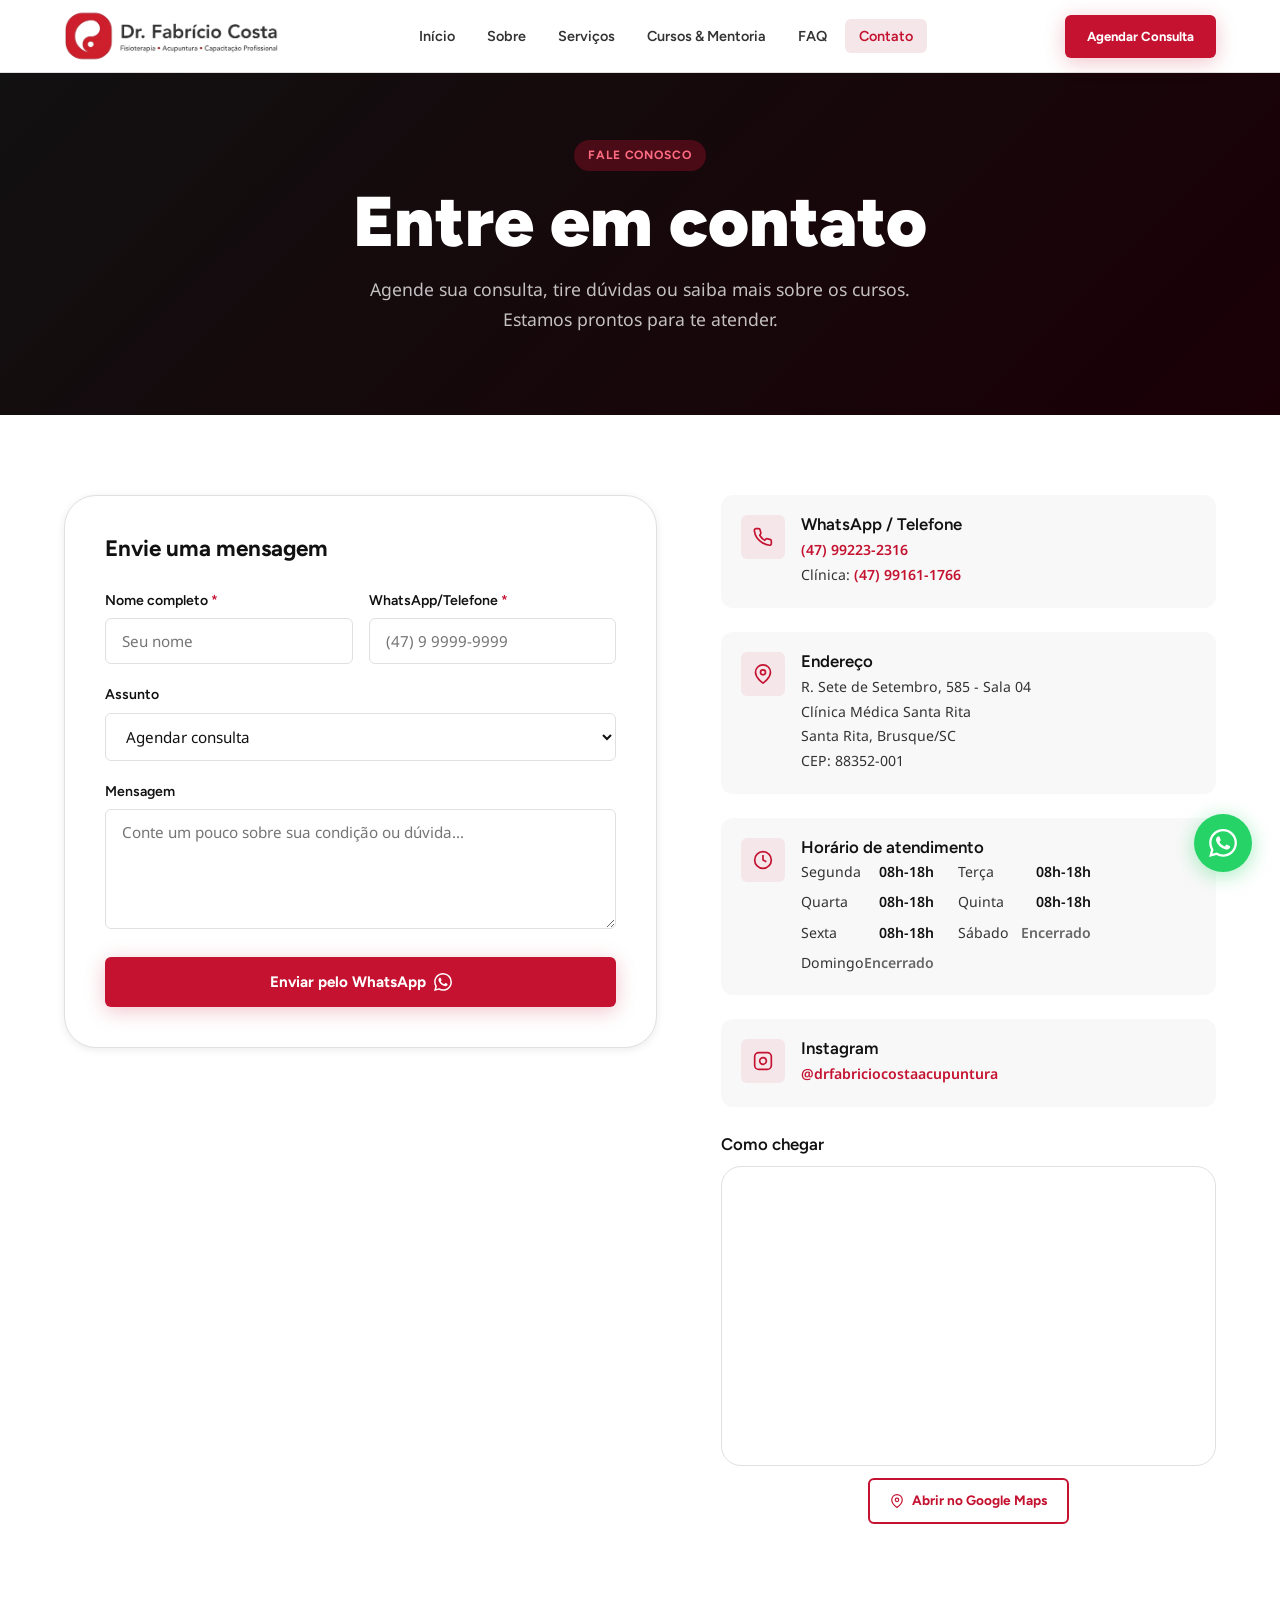
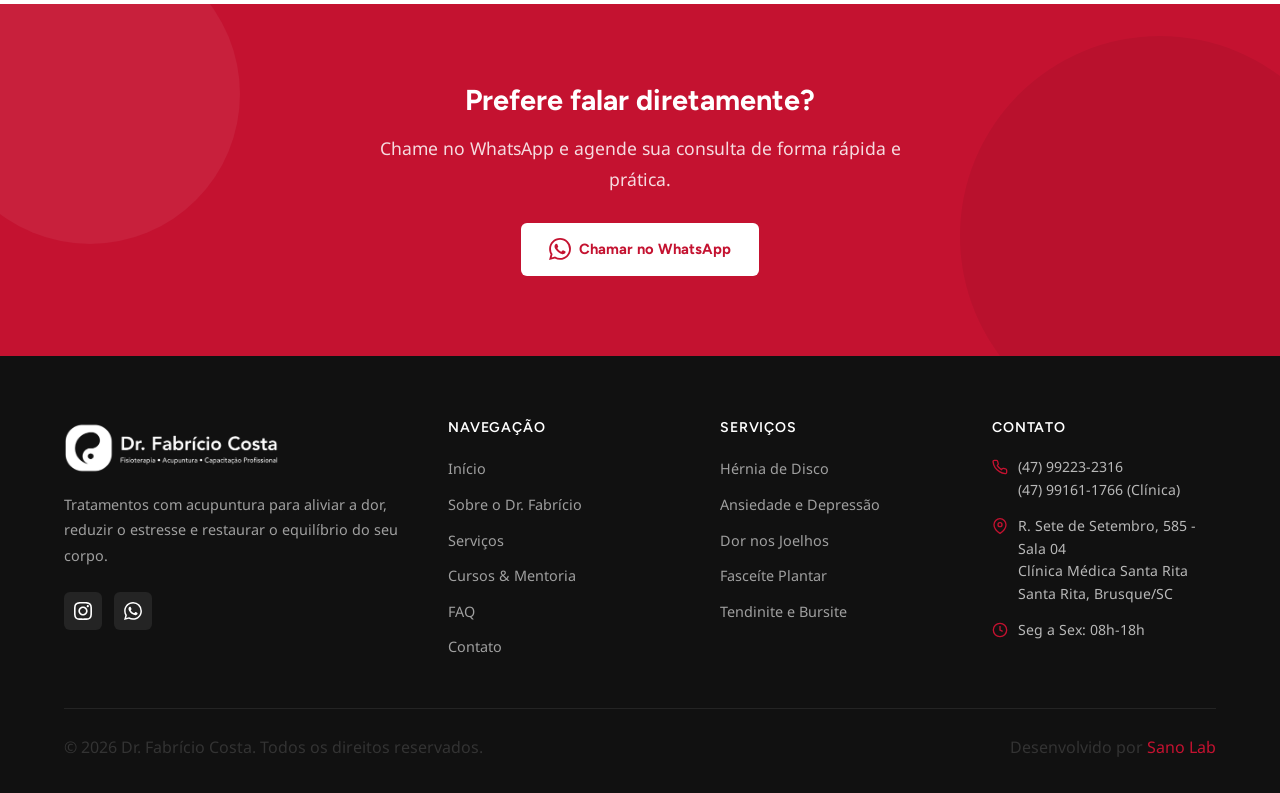
==== commit 8434bbc6: "Atualiza site Dr. Fabrício Costa — nova logo, FAQ, ícones e endereço - Cria faq.html com accordion c" ====
--- a/contato.html
+++ b/contato.html
@@ -16,15 +16,14 @@
   <header class="header" role="banner">
     <nav class="nav container" aria-label="Navegação principal">
       <a href="index.html" class="nav-logo" aria-label="Dr. Fabrício Costa, Início">
-        <div class="nav-logo-text">
-          <strong>Dr. Fabrício Costa</strong>
-                  </div>
+        <img src="img/logo.png" alt="Dr. Fabrício Costa" class="nav-logo-img">
       </a>
       <ul class="nav-links" role="list">
         <li><a href="index.html">Início</a></li>
         <li><a href="sobre.html">Sobre</a></li>
         <li><a href="servicos.html">Serviços</a></li>
         <li><a href="cursos.html">Cursos & Mentoria</a></li>
+        <li><a href="faq.html">FAQ</a></li>
         <li><a href="contato.html" class="active">Contato</a></li>
       </ul>
       <a href="contato.html" class="btn btn-primary nav-cta">Agendar Consulta</a>
@@ -37,6 +36,7 @@
       <a href="sobre.html">Sobre</a>
       <a href="servicos.html">Serviços</a>
       <a href="cursos.html">Cursos & Mentoria</a>
+      <a href="faq.html">FAQ</a>
       <a href="contato.html" class="active">Contato</a>
       <a href="contato.html" class="btn btn-primary">Agendar Consulta</a>
     </nav>
@@ -106,6 +106,7 @@
                 <div>
                   <h4>WhatsApp / Telefone</h4>
                   <p><a href="https://wa.me/5547992232316" target="_blank" rel="noopener">(47) 99223-2316</a></p>
+                  <p>Clínica: <a href="tel:+5547991611766">(47) 99161-1766</a></p>
                 </div>
               </div>
 
@@ -115,7 +116,7 @@
                 </div>
                 <div>
                   <h4>Endereço</h4>
-                  <p>R. Maximiliano Furbringer, 202<br>Jardim Maluche, Brusque/SC<br>CEP: 88354-670</p>
+                  <p>R. Sete de Setembro, 585 - Sala 04<br>Clínica Médica Santa Rita<br>Santa Rita, Brusque/SC<br>CEP: 88352-001</p>
                 </div>
               </div>
 
@@ -154,7 +155,7 @@
               <h4 style="margin-bottom:12px;">Como chegar</h4>
               <div class="contact-map">
                 <iframe
-                  src="https://www.google.com/maps/embed?pb=!1m18!1m12!1m3!1d3565.432!2d-49.0916!3d-27.1026!2m3!1f0!2f0!3f0!3m2!1i1024!2i768!4f13.1!3m3!1m2!1s0x0%3A0x0!2sR.%20Maximiliano%20Furbringer%2C%20202%2C%20Jardim%20Maluche%2C%20Brusque%20-%20SC!5e0!3m2!1spt!2sbr!4v1000000000000"
+                  src="https://maps.google.com/maps?q=R.+Sete+de+Setembro,+585,+Santa+Rita,+Brusque,+SC,+88352-001&output=embed"
                   allowfullscreen=""
                   loading="lazy"
                   referrerpolicy="no-referrer-when-downgrade"
@@ -195,7 +196,7 @@
       <div class="footer-grid">
         <div class="footer-brand">
           <a href="index.html" class="nav-logo" aria-label="Dr. Fabrício Costa, Início">
-            <div class="nav-logo-text"><strong style="color:#fff;">Dr. Fabrício Costa</strong><span>Acupuntura · Brusque/SC</span></div>
+            <img src="img/logo.png" alt="Dr. Fabrício Costa" class="nav-logo-img">
           </a>
           <p>Tratamentos com acupuntura para aliviar a dor, reduzir o estresse e restaurar o equilíbrio do seu corpo.</p>
           <div class="footer-social">
@@ -203,13 +204,13 @@
             <a href="https://wa.me/5547992232316" target="_blank" rel="noopener" aria-label="WhatsApp"><svg viewBox="0 0 24 24" xmlns="http://www.w3.org/2000/svg" aria-hidden="true"><path d="M17.472 14.382c-.297-.149-1.758-.867-2.03-.967-.273-.099-.471-.148-.67.15-.197.297-.767.966-.94 1.164-.173.199-.347.223-.644.075-.297-.15-1.255-.463-2.39-1.475-.883-.788-1.48-1.761-1.653-2.059-.173-.297-.018-.458.13-.606.134-.133.298-.347.446-.52.149-.174.198-.298.298-.497.099-.198.05-.371-.025-.52-.075-.149-.669-1.612-.916-2.207-.242-.579-.487-.5-.669-.51-.173-.008-.371-.01-.57-.01-.198 0-.52.074-.792.372-.272.297-1.04 1.016-1.04 2.479 0 1.462 1.065 2.875 1.213 3.074.149.198 2.096 3.2 5.077 4.487.709.306 1.262.489 1.694.625.712.227 1.36.195 1.871.118.571-.085 1.758-.719 2.006-1.413.248-.694.248-1.289.173-1.413-.074-.124-.272-.198-.57-.347m-5.421 7.403h-.004a9.87 9.87 0 01-5.031-1.378l-.361-.214-3.741.982.998-3.648-.235-.374a9.86 9.86 0 01-1.51-5.26c.001-5.45 4.436-9.884 9.888-9.884 2.64 0 5.122 1.03 6.988 2.898a9.825 9.825 0 012.893 6.994c-.003 5.45-4.437 9.884-9.885 9.884m8.413-18.297A11.815 11.815 0 0012.05 0C5.495 0 .16 5.335.157 11.892c0 2.096.547 4.142 1.588 5.945L.057 24l6.305-1.654a11.882 11.882 0 005.683 1.448h.005c6.554 0 11.89-5.335 11.893-11.893a11.821 11.821 0 00-3.48-8.413z"/></svg></a>
           </div>
         </div>
-        <div><h4>Navegação</h4><ul class="footer-links"><li><a href="index.html">Início</a></li><li><a href="sobre.html">Sobre o Dr. Fabrício</a></li><li><a href="servicos.html">Serviços</a></li><li><a href="cursos.html">Cursos & Mentoria</a></li><li><a href="contato.html">Contato</a></li></ul></div>
+        <div><h4>Navegação</h4><ul class="footer-links"><li><a href="index.html">Início</a></li><li><a href="sobre.html">Sobre o Dr. Fabrício</a></li><li><a href="servicos.html">Serviços</a></li><li><a href="cursos.html">Cursos & Mentoria</a></li><li><a href="faq.html">FAQ</a></li><li><a href="contato.html">Contato</a></li></ul></div>
         <div><h4>Serviços</h4><ul class="footer-links"><li><a href="servicos.html">Hérnia de Disco</a></li><li><a href="servicos.html">Ansiedade e Depressão</a></li><li><a href="servicos.html">Dor nos Joelhos</a></li><li><a href="servicos.html">Fasceíte Plantar</a></li><li><a href="servicos.html">Tendinite e Bursite</a></li></ul></div>
-        <div><h4>Contato</h4><address class="footer-contact" style="font-style:normal;"><div class="footer-contact-item"><svg viewBox="0 0 24 24" stroke-width="2" xmlns="http://www.w3.org/2000/svg" aria-hidden="true"><path d="M22 16.92v3a2 2 0 0 1-2.18 2 19.79 19.79 0 0 1-8.63-3.07A19.5 19.5 0 0 1 4.69 13a19.79 19.79 0 0 1-3.07-8.67A2 2 0 0 1 3.6 2h3a2 2 0 0 1 2 1.72 12.84 12.84 0 0 0 .7 2.81 2 2 0 0 1-.45 2.11L8.09 9.91a16 16 0 0 0 6 6l1.27-1.27a2 2 0 0 1 2.11-.45 12.84 12.84 0 0 0 2.81.7A2 2 0 0 1 22 16.92z"/></svg><span>(47) 99223-2316</span></div><div class="footer-contact-item"><svg viewBox="0 0 24 24" stroke-width="2" xmlns="http://www.w3.org/2000/svg" aria-hidden="true"><path d="M21 10c0 7-9 13-9 13s-9-6-9-13a9 9 0 0 1 18 0z"/><circle cx="12" cy="10" r="3"/></svg><span>R. Maximiliano Furbringer, 202<br>Jardim Maluche, Brusque/SC</span></div><div class="footer-contact-item"><svg viewBox="0 0 24 24" stroke-width="2" xmlns="http://www.w3.org/2000/svg" aria-hidden="true"><circle cx="12" cy="12" r="10"/><polyline points="12 6 12 12 16 14"/></svg><span>Seg a Sex: 08h-18h</span></div></address></div>
+        <div><h4>Contato</h4><address class="footer-contact" style="font-style:normal;"><div class="footer-contact-item"><svg viewBox="0 0 24 24" stroke-width="2" xmlns="http://www.w3.org/2000/svg" aria-hidden="true"><path d="M22 16.92v3a2 2 0 0 1-2.18 2 19.79 19.79 0 0 1-8.63-3.07A19.5 19.5 0 0 1 4.69 13a19.79 19.79 0 0 1-3.07-8.67A2 2 0 0 1 3.6 2h3a2 2 0 0 1 2 1.72 12.84 12.84 0 0 0 .7 2.81 2 2 0 0 1-.45 2.11L8.09 9.91a16 16 0 0 0 6 6l1.27-1.27a2 2 0 0 1 2.11-.45 12.84 12.84 0 0 0 2.81.7A2 2 0 0 1 22 16.92z"/></svg><span>(47) 99223-2316<br>(47) 99161-1766 (Clínica)</span></div><div class="footer-contact-item"><svg viewBox="0 0 24 24" stroke-width="2" xmlns="http://www.w3.org/2000/svg" aria-hidden="true"><path d="M21 10c0 7-9 13-9 13s-9-6-9-13a9 9 0 0 1 18 0z"/><circle cx="12" cy="10" r="3"/></svg><span>R. Sete de Setembro, 585 - Sala 04<br>Clínica Médica Santa Rita<br>Santa Rita, Brusque/SC</span></div><div class="footer-contact-item"><svg viewBox="0 0 24 24" stroke-width="2" xmlns="http://www.w3.org/2000/svg" aria-hidden="true"><circle cx="12" cy="12" r="10"/><polyline points="12 6 12 12 16 14"/></svg><span>Seg a Sex: 08h-18h</span></div></address></div>
       </div>
       <div class="footer-bottom">
         <p>&copy; 2026 Dr. Fabrício Costa. Todos os direitos reservados.</p>
-        <p>Desenvolvido por <a href="#" target="_blank" rel="noopener">Sano Lab</a></p>
+        <p>Desenvolvido por <a href="https://sanolab.com.br" target="_blank" rel="noopener">Sano Lab</a></p>
       </div>
     </div>
   </footer>
--- a/css/style.css
+++ b/css/style.css
@@ -86,7 +86,8 @@
 
 .section-header        { margin-bottom: 56px; }
 .section-header.center { text-align: center; }
-.section-header h2     { margin-bottom: 12px; }
+.section-header h2     { margin-bottom: 12px; text-wrap: balance; max-width: 640px; }
+.section-header.center h2 { margin-left: auto; margin-right: auto; }
 .section-header p      { max-width: 560px; }
 .section-header.center p { margin: 0 auto; }
 
@@ -133,7 +134,7 @@
   background: var(--off-white);
   transform: translateY(-2px);
 }
-.btn-lg { padding: 18px 38px; font-size: 1.05rem; }
+.btn-lg { padding: 13px 26px; font-size: .92rem; }
 .btn-sm { padding: 10px 20px; font-size: .85rem; }
 
 /* ── Header / Nav ── */
@@ -157,7 +158,17 @@
 .nav-logo {
   display: flex;
   align-items: center;
-  gap: 12px;
+  line-height: 1;
+}
+.nav-logo-img {
+  height: 56px;
+  width: auto;
+  object-fit: contain;
+  display: block;
+  flex-shrink: 0;
+}
+.footer-brand .nav-logo-img {
+  filter: brightness(0) invert(1);
 }
 .nav-logo-icon {
   width: 40px; height: 40px;
@@ -192,7 +203,7 @@
 }
 .nav-links a:hover,
 .nav-links a.active { color: var(--red); background: var(--red-light); }
-.nav-cta { margin-left: 12px; }
+.nav-cta { margin-left: 12px; padding: 9px 20px; font-size: .82rem; }
 
 .nav-mobile { display: none; }
 
@@ -214,126 +225,218 @@
 
 /* ── Hero ── */
 .hero {
-  padding-top: 72px;
-  min-height: 100vh;
-  display: flex;
-  align-items: center;
-  background: var(--white);
-  position: relative;
-  overflow: hidden;
-}
-.hero::before {
-  content: '';
-  position: absolute;
-  top: 0; right: 0;
-  width: 50%;
-  height: 100%;
-  background: linear-gradient(135deg, var(--red-light) 0%, #fce4e9 100%);
-  clip-path: polygon(10% 0, 100% 0, 100% 100%, 0 100%);
-  z-index: 0;
-}
-.hero .container { position: relative; z-index: 1; }
-.hero-inner {
   display: grid;
   grid-template-columns: 1fr 1fr;
-  gap: 64px;
-  align-items: center;
-}
-.hero-badge {
+  min-height: 48vh;
+  padding-top: 72px; /* altura da nav fixa */
+  box-sizing: border-box;
+  overflow: hidden;
+}
+
+.hero-panel {
+  background: var(--white);
+  display: flex;
+  align-items: center;
+  justify-content: center;
+  padding: 40px 40px 48px 24px;
+  box-sizing: border-box;
+  overflow: hidden;
+}
+
+.hero-panel-content {
+  width: 100%;
+  max-width: 480px;
+  margin-left: 20px;
+}
+
+.hero-info-badge {
   display: inline-flex;
   align-items: center;
-  gap: 8px;
-  background: var(--white);
+  gap: 10px;
+  background: var(--off-white);
   border: 1px solid var(--border);
   border-radius: 100px;
   padding: 8px 16px;
+  margin-bottom: 20px;
+  font-family: var(--ff-head);
   font-size: .8rem;
   font-weight: 600;
   color: var(--gray-dark);
+}
+.hero-info-badge-item {
+  display: inline-flex;
+  align-items: center;
+  gap: 5px;
+}
+.hero-info-badge-item svg {
+  width: 13px;
+  height: 13px;
+  stroke: var(--red);
+  flex-shrink: 0;
+}
+.hero-info-badge-sep {
+  width: 1px;
+  height: 12px;
+  background: var(--border);
+  flex-shrink: 0;
+}
+
+.hero-badge {
+  display: inline-flex;
+  align-items: center;
+  gap: 8px;
+  background: var(--red-light);
+  color: var(--red);
+  border-radius: 100px;
+  padding: 7px 16px;
+  font-family: var(--ff-head);
+  font-size: .75rem;
+  font-weight: 700;
+  letter-spacing: .07em;
+  text-transform: uppercase;
   margin-bottom: 24px;
-  box-shadow: var(--shadow-sm);
 }
 .hero-badge span {
-  width: 8px; height: 8px;
+  width: 6px; height: 6px;
   background: var(--red);
   border-radius: 50%;
+  flex-shrink: 0;
   animation: pulse 2s infinite;
 }
+
 @keyframes pulse {
   0%, 100% { transform: scale(1); opacity: 1; }
-  50%       { transform: scale(1.4); opacity: .6; }
-}
-.hero-title { margin-bottom: 20px; letter-spacing: -.02em; }
+  50%       { transform: scale(1.5); opacity: .6; }
+}
+
+.hero-title {
+  font-size: clamp(2.8rem, 4vw, 4.4rem);
+  font-weight: 900;
+  line-height: 1.1;
+  color: var(--dark);
+  letter-spacing: -.03em;
+  margin-bottom: 18px;
+  text-wrap: balance;
+  max-width: 460px;
+}
 .hero-title em {
+  display: block;
   color: var(--red);
   font-style: normal;
-  display: block;
-}
-.hero-desc { font-size: 1rem; margin-bottom: 32px; max-width: 440px; line-height: 1.65; }
-.hero-actions { display: flex; gap: 16px; flex-wrap: wrap; align-items: center; }
+  font-size: 1.08em;
+  margin-top: 6px;
+  text-wrap: balance;
+}
+
+.hero-desc {
+  font-size: 1rem;
+  line-height: 1.75;
+  color: var(--gray);
+  margin-bottom: 32px;
+  max-width: 400px;
+  text-wrap: pretty;
+}
+
+.hero-cta-group {
+  display: flex;
+  align-items: center;
+  gap: 12px;
+  flex-wrap: nowrap;
+  width: 100%;
+}
+.hero-cta-group .btn {
+  flex: 1;
+  justify-content: center;
+  text-align: center;
+}
+
 .hero-stats {
   display: flex;
-  gap: 28px;
-  margin-top: 36px;
+  align-items: center;
+  margin-top: 28px;
   padding-top: 24px;
   border-top: 1px solid var(--border);
 }
+.hero-stat {
+  flex: 1;
+  text-align: center;
+}
+.hero-stat:first-child { text-align: left; }
+.hero-stat:last-child  { text-align: right; }
 .hero-stat strong {
   display: block;
   font-family: var(--ff-head);
-  font-size: 1.8rem;
+  font-size: clamp(1.4rem, 2.2vw, 1.8rem);
   font-weight: 800;
   color: var(--red);
-}
-.hero-stat span { font-size: .82rem; color: var(--gray); }
-
-.hero-image {
+  line-height: 1;
+  margin-bottom: 5px;
+}
+.hero-stat span {
+  display: block;
+  font-size: .76rem;
+  line-height: 1.35;
+  color: var(--gray);
+}
+.hero-stat-sep {
+  width: 1px;
+  height: 36px;
+  background: var(--border);
+  flex-shrink: 0;
+  margin: 0 8px;
+}
+
+/* ── Hero visual ── */
+.hero-visual {
   position: relative;
-  display: flex;
-  justify-content: center;
-}
-.hero-image-wrap {
+  overflow: hidden;
+  background: var(--red-light);
+  min-height: 0;
+}
+.hero-visual img {
+  position: absolute;
+  inset: 0;
   width: 100%;
-  max-width: 480px;
-  aspect-ratio: 4/5;
-  background: var(--red-light);
-  border-radius: var(--radius-xl);
-  overflow: hidden;
+  height: 100%;
+  object-fit: cover;
+  object-position: center 30%;
+}
+.hero-visual-badge {
+  position: absolute;
+  bottom: 32px;
+  left: 28px;
+  background: rgba(255,255,255,.97);
+  backdrop-filter: blur(10px);
+  border-radius: var(--radius-md);
+  padding: 14px 18px;
+  display: flex;
+  align-items: center;
+  gap: 12px;
+  box-shadow: var(--shadow-lg);
+}
+.hero-visual-badge-icon {
+  width: 38px; height: 38px;
+  background: var(--red);
+  border-radius: var(--radius-sm);
   position: relative;
-  box-shadow: var(--shadow-lg);
-}
-.hero-image-wrap img {
-  width: 100%; height: 100%;
-  object-fit: cover;
-}
-.hero-image-wrap .hero-img-placeholder {
-  width: 100%; height: 100%;
-  display: flex; flex-direction: column;
-  align-items: center; justify-content: center;
-  gap: 12px;
-  color: var(--red);
-  font-family: var(--ff-head);
-  font-weight: 600;
-  font-size: .9rem;
-}
-.hero-image-wrap .hero-img-placeholder svg {
-  width: 64px; height: 64px;
-  opacity: .4;
-}
-.hero-chip {
-  position: absolute;
-  background: var(--white);
-  border-radius: var(--radius-md);
-  padding: 12px 18px;
-  box-shadow: var(--shadow-md);
-  display: flex; align-items: center; gap: 10px;
-  font-family: var(--ff-head);
-}
-.hero-chip-1 { bottom: 28px; left: -24px; }
-.hero-chip-2 { top: 28px; right: -24px; }
-.hero-chip svg { width: 20px; height: 20px; flex-shrink: 0; }
-.hero-chip strong { display: block; font-size: .82rem; font-weight: 700; }
-.hero-chip small  { font-size: .7rem; color: var(--gray); }
+  flex-shrink: 0;
+}
+.hero-visual-badge-icon svg { width: 18px; height: 18px; stroke: var(--white); fill: none; position: absolute; top: 50%; left: 50%; transform: translate(-50%,-50%); }
+.hero-visual-badge-icon img { position: absolute; top: 50%; left: 50%; transform: translate(-50%,-50%); width: 36px; height: 36px !important; object-fit: contain; filter: brightness(0) invert(1); }
+.hero-visual-badge strong {
+  display: block;
+  font-family: var(--ff-head);
+  font-size: .82rem;
+  font-weight: 700;
+  color: var(--dark);
+  line-height: 1;
+  margin-bottom: 3px;
+}
+.hero-visual-badge span {
+  font-size: .72rem;
+  color: var(--gray);
+  line-height: 1.3;
+}
 
 /* ── O que é Acupuntura ── */
 .about-acupuncture { background: var(--off-white); }
@@ -426,9 +529,12 @@
   display: flex; align-items: center; justify-content: center;
   margin-bottom: 20px;
 }
-.service-card-icon svg { width: 24px; height: 24px; stroke: var(--red); fill: none; }
+.service-card-icon svg { width: 32px; height: 32px; stroke: var(--red); fill: none; }
+.service-card-icon img { width: 32px; height: 32px; object-fit: contain; filter: brightness(0) saturate(100%) invert(8%) sepia(90%) saturate(5000%) hue-rotate(340deg) brightness(90%) contrast(110%); }
 .service-card h3 { margin-bottom: 10px; font-size: 1.1rem; }
 .service-card p  { font-size: .9rem; margin: 0; }
+.services-cta-text { text-align: center; max-width: 600px; margin: 44px auto 0; font-size: 1rem; color: var(--gray-dark); line-height: 1.7; }
+.services-cta-btns { display: flex; align-items: center; justify-content: center; gap: 12px; margin-top: 32px; flex-wrap: wrap; }
 
 /* ── Dr. Fabrício — Sobre resumido ── */
 .about-doctor { background: var(--dark); color: var(--white); }
@@ -460,18 +566,18 @@
   background: var(--red);
   color: var(--white);
   border-radius: var(--radius-md);
-  padding: 16px 20px;
+  padding: 10px 14px;
   text-align: center;
   font-family: var(--ff-head);
   box-shadow: var(--shadow-red);
 }
-.about-doc-badge strong { display: block; font-size: 1.4rem; font-weight: 800; }
-.about-doc-badge span   { font-size: .72rem; opacity: .9; }
+.about-doc-badge strong { display: block; font-size: 1.05rem; font-weight: 800; }
+.about-doc-badge span   { font-size: .65rem; opacity: .9; }
 
 .about-doc-content .credentials {
   display: flex;
   flex-direction: column;
-  gap: 16px;
+  gap: 8px;
   margin: 28px 0;
 }
 .credential {
@@ -487,6 +593,8 @@
 }
 .credential p { color: rgba(255,255,255,.8); font-size: .95rem; margin: 0; }
 .about-doc-content h4 { color: var(--white); margin-bottom: 4px; }
+.credential-link { color: var(--white); text-decoration: underline; text-underline-offset: 3px; text-decoration-color: rgba(255,255,255,.4); transition: text-decoration-color var(--transition); }
+.credential-link:hover { text-decoration-color: var(--white); }
 
 /* ── Cursos & Mentoria ── */
 .courses { background: var(--off-white); }
@@ -627,6 +735,8 @@
   padding: 32px;
   border: 1px solid var(--border);
   transition: var(--transition);
+  display: flex;
+  flex-direction: column;
 }
 .testimonial-card:hover { box-shadow: var(--shadow-md); }
 .testimonial-stars {
@@ -636,6 +746,7 @@
 .testimonial-card p { font-size: .95rem; margin-bottom: 20px; font-style: italic; }
 .testimonial-author {
   display: flex; align-items: center; gap: 12px;
+  margin-top: auto;
 }
 .testimonial-avatar {
   width: 40px; height: 40px;
@@ -650,6 +761,72 @@
 }
 .testimonial-author strong { display: block; font-size: .88rem; font-weight: 700; }
 .testimonial-author span   { font-size: .78rem; color: var(--gray); }
+
+/* ── Google Reviews Widget ── */
+.gr-widget { margin-top: 48px; }
+.gr-summary {
+  display: flex; flex-direction: column; align-items: center; text-align: center;
+  margin-bottom: 28px; gap: 10px;
+}
+.gr-summary-brand { display: flex; align-items: center; gap: 6px; }
+.gr-google-wordmark { font-family: var(--ff-head); font-size: 1.15rem; font-weight: 700; letter-spacing: -.01em; line-height: 1; }
+.gr-brand-text { font-size: .95rem; font-weight: 500; color: var(--gray); }
+.gr-summary-score { display: flex; align-items: center; gap: 8px; }
+.gr-rating-count { font-size: .9rem; color: var(--gray); font-weight: 500; }
+.gr-rating-number { font-family: var(--ff-head); font-size: 1.5rem; font-weight: 800; color: var(--dark); line-height: 1; }
+.gr-rating-stars { display: flex; gap: 3px; align-items: center; }
+.gr-rating-stars svg { width: 16px; height: 16px; }
+.gr-rating-label { font-size: .78rem; color: var(--gray); }
+.gr-see-all { font-size: .85rem; font-weight: 600; color: #4285F4; text-decoration: none; white-space: nowrap; }
+.gr-see-all:hover { text-decoration: underline; }
+.gr-carousel { position: relative; }
+.gr-carousel-viewport { overflow: hidden; }
+.gr-carousel-track {
+  display: flex; gap: 20px;
+  transition: transform 0.4s cubic-bezier(0.25, 0.46, 0.45, 0.94);
+  will-change: transform;
+  align-items: stretch;
+}
+.gr-card {
+  flex-shrink: 0;
+  background: var(--white); border: 1px solid #e8eaed;
+  border-radius: 12px; padding: 20px;
+  box-shadow: 0 1px 3px rgba(0,0,0,.08), 0 1px 8px rgba(0,0,0,.05);
+  display: flex; flex-direction: column; gap: 10px;
+}
+.gr-card:hover { box-shadow: 0 2px 8px rgba(0,0,0,.12); }
+.gr-card-header { display: flex; align-items: center; gap: 12px; }
+.gr-avatar {
+  width: 42px; height: 42px; border-radius: 50%; flex-shrink: 0;
+  display: flex; align-items: center; justify-content: center;
+  font-family: var(--ff-head); font-size: .85rem; font-weight: 700; color: #fff;
+}
+.gr-card-meta { flex: 1; }
+.gr-card-meta strong { display: block; font-size: .88rem; font-weight: 700; color: var(--dark); }
+.gr-card-meta span { font-size: .75rem; color: var(--gray); }
+.gr-card-google { flex-shrink: 0; }
+.gr-card-stars { display: flex; gap: 2px; }
+.gr-card-stars svg { width: 14px; height: 14px; }
+.gr-card-text { font-size: .88rem; color: var(--gray-dark); line-height: 1.65; margin: 0; }
+.gr-carousel-controls {
+  display: flex; align-items: center; justify-content: center;
+  gap: 16px; margin-top: 28px;
+}
+.gr-carousel-btn {
+  width: 40px; height: 40px; border-radius: 50%; flex-shrink: 0;
+  border: 1px solid var(--border); background: var(--white); color: var(--dark);
+  cursor: pointer; display: flex; align-items: center; justify-content: center;
+  transition: var(--transition);
+}
+.gr-carousel-btn:hover:not(:disabled) { background: var(--off-white); border-color: var(--gray); }
+.gr-carousel-btn:disabled { opacity: 0.3; cursor: not-allowed; }
+.gr-carousel-dots { display: flex; gap: 8px; align-items: center; }
+.gr-dot {
+  width: 8px; height: 8px; border-radius: 4px;
+  background: var(--border); border: none; cursor: pointer;
+  transition: all 0.25s ease; padding: 0;
+}
+.gr-dot.active { background: var(--red); width: 20px; }
 
 /* ── Footer ── */
 .footer {
@@ -768,25 +945,33 @@
 .about-bio-content h2 { margin-bottom: 20px; }
 .about-bio-content p  { margin-bottom: 20px; }
 
-.formation-list {
-  display: flex; flex-direction: column; gap: 16px; margin: 28px 0;
-}
-.formation-item {
-  display: flex; gap: 16px; align-items: flex-start;
-  padding: 20px;
+.bio-blocks { display: flex; flex-direction: column; gap: 20px; margin: 28px 0; }
+.bio-block {
+  padding: 20px 24px;
   background: var(--off-white);
   border-radius: var(--radius-md);
   border-left: 4px solid var(--red);
 }
-.formation-item-icon {
-  width: 40px; height: 40px; flex-shrink: 0;
-  background: var(--red-light);
-  border-radius: var(--radius-sm);
-  display: flex; align-items: center; justify-content: center;
-}
-.formation-item-icon svg { width: 18px; height: 18px; stroke: var(--red); fill: none; }
-.formation-item h4 { margin-bottom: 4px; }
-.formation-item p  { font-size: .88rem; margin: 0; }
+.bio-block-title {
+  display: flex; align-items: center; gap: 8px;
+  font-size: .7rem; font-weight: 700; color: var(--white);
+  background: var(--red); border-radius: var(--radius-sm);
+  padding: 5px 12px; margin-bottom: 16px;
+  text-transform: uppercase; letter-spacing: .06em;
+  width: fit-content;
+}
+.bio-block-title svg { width: 14px; height: 14px; stroke: var(--white); flex-shrink: 0; }
+.bio-block-list { list-style: none; padding: 0; margin: 0; display: flex; flex-direction: column; gap: 0; }
+.bio-block-list li {
+  display: flex; gap: 12px; align-items: baseline;
+  padding: 8px 0; border-bottom: 1px solid var(--border);
+}
+.bio-block-list li:last-child { border-bottom: none; }
+.bio-item-year {
+  font-size: .75rem; font-weight: 700; color: var(--red);
+  min-width: 82px; flex-shrink: 0; white-space: nowrap;
+}
+.bio-item-text { font-size: .88rem; color: var(--gray-dark); line-height: 1.5; }
 
 /* ── Método Balance ── */
 .metodo-balance { background: var(--red); color: var(--white); }
@@ -984,6 +1169,48 @@
 .course-module svg { width: 16px; height: 16px; flex-shrink: 0; stroke: var(--red); fill: none; }
 .course-module span { font-size: .9rem; color: var(--gray-dark); }
 .course-card-featured .btn { width: 100%; justify-content: center; }
+
+/* ── Grid de Serviços (página serviços) ── */
+.srv-grid {
+  display: grid;
+  grid-template-columns: repeat(3, 1fr);
+  gap: 24px;
+}
+.srv-card {
+  background: var(--white);
+  border: 1px solid var(--border);
+  border-radius: var(--radius-lg);
+  padding: 28px 24px;
+  display: flex;
+  flex-direction: column;
+  gap: 12px;
+  box-shadow: var(--shadow-sm);
+  transition: box-shadow var(--transition), transform var(--transition);
+}
+.srv-card:hover {
+  box-shadow: var(--shadow-md);
+  transform: translateY(-2px);
+}
+.srv-card-wide { grid-column: span 3; flex-direction: row; align-items: flex-start; gap: 20px; }
+.srv-card-wide h3 { margin-bottom: 4px; }
+.srv-card-icon {
+  width: 48px; height: 48px; flex-shrink: 0;
+  background: var(--red-light);
+  border-radius: var(--radius-md);
+  display: flex; align-items: center; justify-content: center;
+}
+.srv-card-icon svg { width: 22px; height: 22px; stroke: var(--red); }
+.srv-card-icon img { width: 28px; height: 28px; object-fit: contain; filter: brightness(0) saturate(100%) invert(13%) sepia(85%) saturate(2800%) hue-rotate(337deg) brightness(82%); }
+.srv-card h3 { font-size: 1.05rem; font-weight: 700; color: var(--dark); margin: 0; }
+.srv-card p  { font-size: .88rem; color: var(--gray); line-height: 1.65; margin: 0; }
+@media (max-width: 1024px) {
+  .srv-grid { grid-template-columns: repeat(2, 1fr); }
+  .srv-card-wide { grid-column: span 2; }
+}
+@media (max-width: 640px) {
+  .srv-grid { grid-template-columns: 1fr; }
+  .srv-card-wide { grid-column: span 1; flex-direction: column; }
+}
 
 /* ── FAQ ── */
 .faq-list { display: flex; flex-direction: column; gap: 12px; max-width: 780px; margin: 0 auto; }
@@ -1064,13 +1291,62 @@
   .nav-mobile a.active { color: var(--red); background: var(--red-light); }
   .nav-mobile .btn   { margin-top: 8px; justify-content: center; }
 
-  .hero { min-height: auto; padding: 100px 0 56px; }
-  .hero::before { width: 100%; height: 45%; top: auto; bottom: 0; clip-path: none; opacity: .4; }
-  .hero-inner { grid-template-columns: 1fr; gap: 40px; }
-  .hero-image { order: -1; }
-  .hero-image-wrap { max-width: 320px; margin: 0 auto; aspect-ratio: 1; }
-  .hero-chip-1, .hero-chip-2 { display: none; }
-  .hero-stats { gap: 20px; flex-wrap: wrap; }
+  .hero {
+    grid-template-columns: 1fr;
+    min-height: auto;
+    padding-top: 72px;
+    position: static;
+  }
+  .hero-visual { display: none; }
+  .hero-visual::after { display: none; }
+  .hero-panel {
+    background: var(--white);
+    padding: 40px 24px 56px;
+    justify-content: flex-start;
+    align-items: flex-start;
+    display: flex;
+    flex-direction: column;
+    position: static;
+    min-height: auto;
+  }
+  .hero-panel-content { max-width: 100%; width: 100%; margin-top: 0; text-align: center; }
+  .hero-badge { margin-left: auto; margin-right: auto; }
+  .hero-title {
+    color: var(--dark);
+    text-shadow: none;
+    font-size: clamp(3.4rem, 14vw, 4.2rem);
+    font-weight: 900;
+    line-height: 1.1;
+    max-width: 100%;
+  }
+  .hero-title em { color: var(--red); }
+  .hero-desc {
+    color: var(--gray);
+    font-size: 1rem;
+    margin-bottom: 24px;
+  }
+  .hero-stats {
+    margin-top: 32px;
+    padding-top: 24px;
+    border-color: var(--border);
+  }
+  .hero-stat strong { color: var(--red); }
+  .hero-stat span { color: var(--gray); }
+  .hero-stat-sep { background: var(--border); }
+  .hero-visual-badge { display: none; }
+  .hero-cta-group {
+    flex-direction: column;
+    gap: 10px;
+  }
+  .hero-cta-group .btn {
+    width: 100%;
+    justify-content: center;
+    min-height: 48px;
+  }
+  .hero-cta-group .btn-outline {
+    border-color: var(--red);
+    color: var(--red);
+  }
 
   .about-acupuncture .about-acu-inner,
   .about-doctor .about-doc-inner,
@@ -1086,7 +1362,7 @@
   .metodo-grid { grid-template-columns: 1fr; }
   .form-grid-2 { grid-template-columns: 1fr; }
 
-  .hero-chip { display: none; }
+
 }
 
 @media (max-width: 480px) {
@@ -1096,8 +1372,7 @@
   .btn-lg { padding: 14px 24px; font-size: 1rem; }
   .services-grid,
   .testimonials-grid { grid-template-columns: 1fr; }
-  .hero-actions { flex-direction: column; }
-  .hero-actions .btn { justify-content: center; }
+  .hero-cta-group .btn { width: 100%; justify-content: center; min-height: 48px; }
 }
 
 /* ── Reduced motion ── */
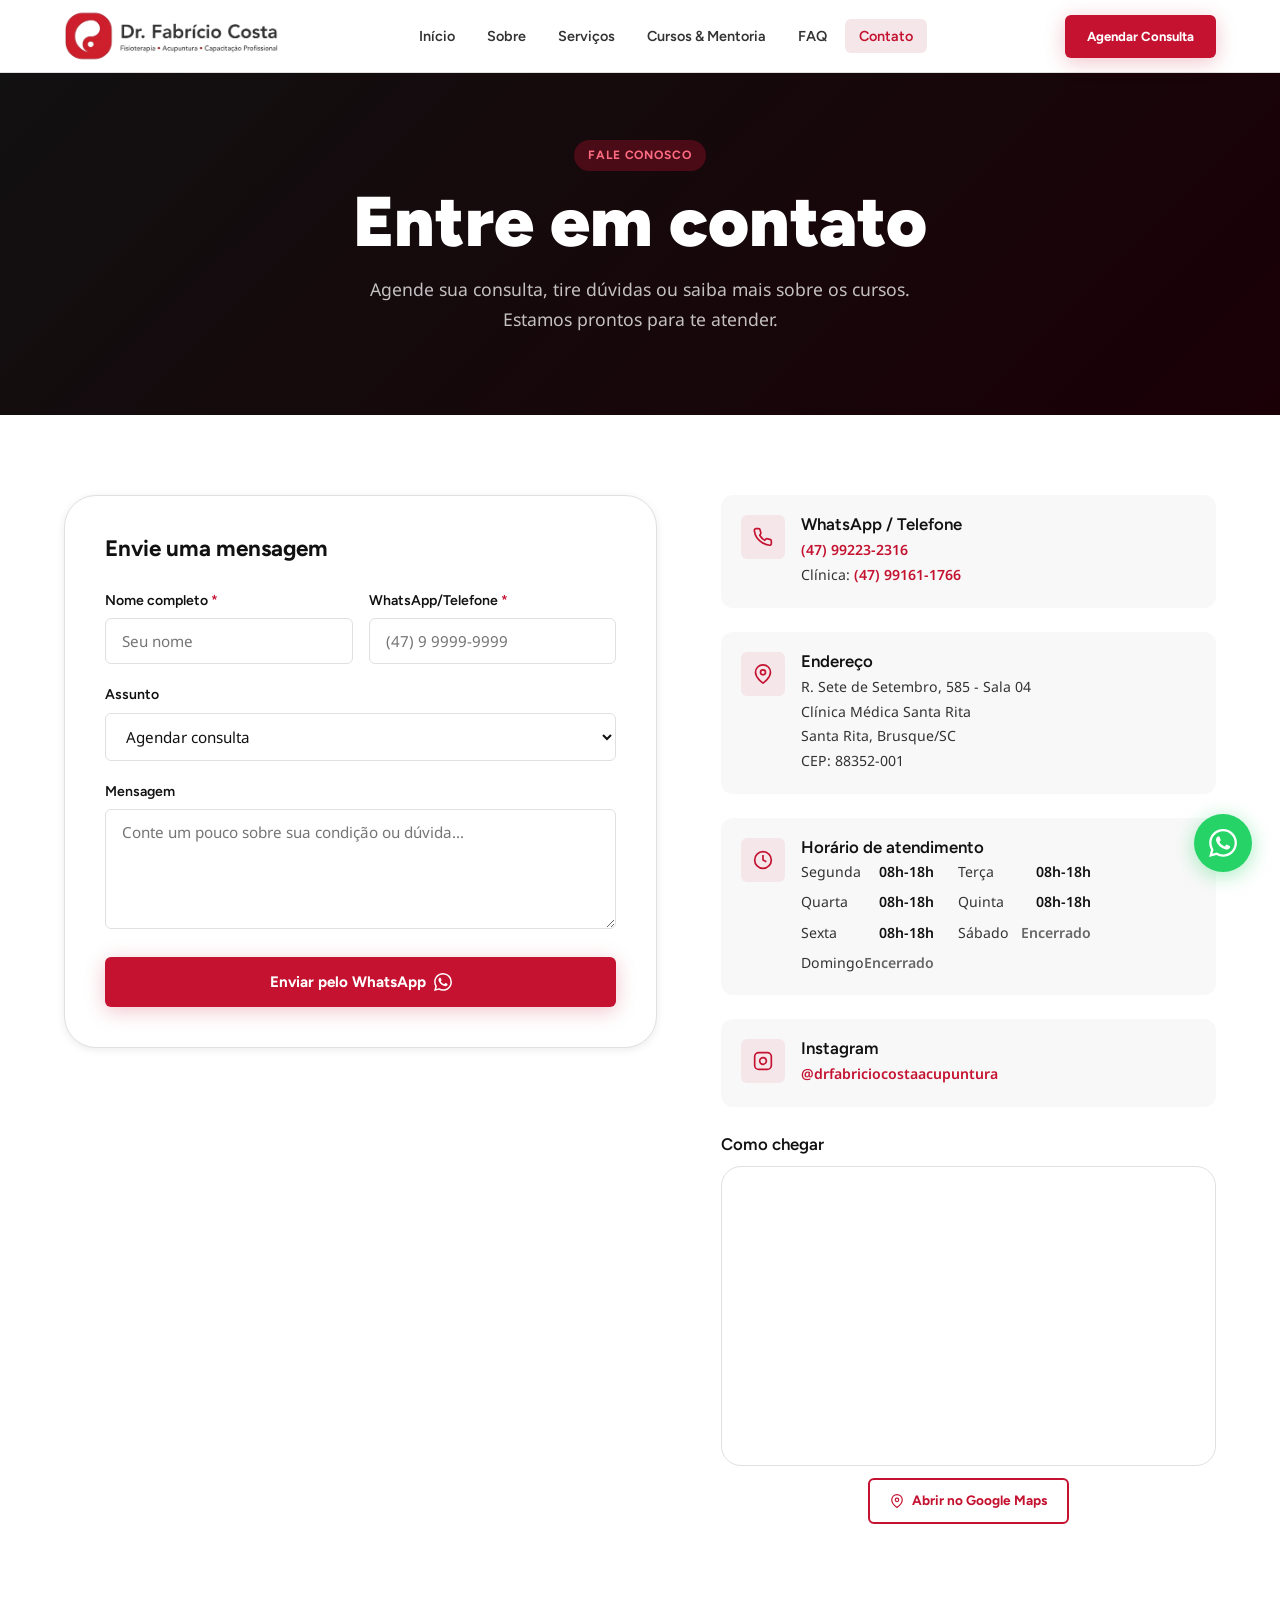
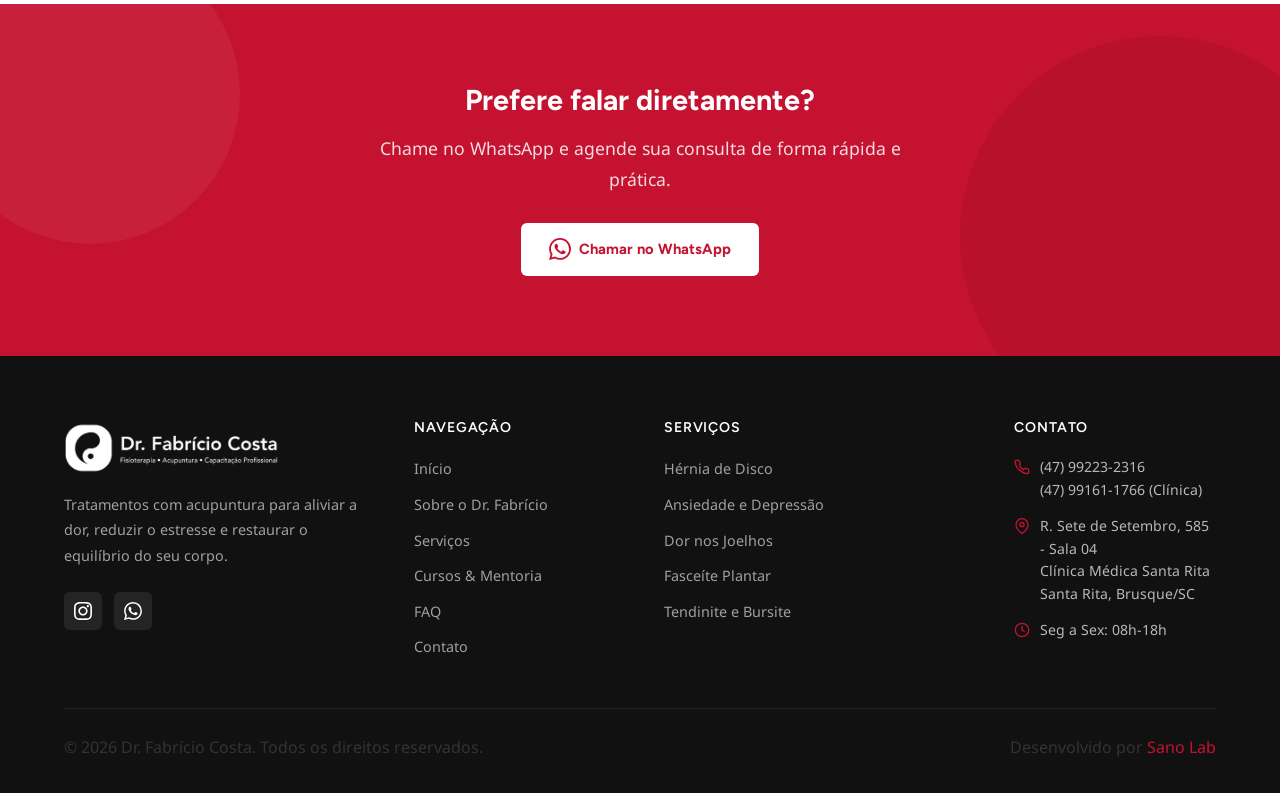
==== commit bbb4b8bb: "SEO completo + foto mobile do Dr. Fabrício no hero - SEO em todas as 6 páginas: canonical, OG, Twitt" ====
--- a/contato.html
+++ b/contato.html
@@ -1,14 +1,55 @@
 <!DOCTYPE html>
 <html lang="pt-BR">
 <head>
+  <!-- DOMÍNIO: substituir "drfabricocosta.com.br" pelo domínio real quando definido -->
   <meta charset="UTF-8">
   <meta name="viewport" content="width=device-width, initial-scale=1.0">
-  <meta name="description" content="Entre em contato com o Dr. Fabrício Costa. Agende sua consulta de acupuntura em Brusque/SC. WhatsApp: (47) 99223-2316.">
-  <meta property="og:title" content="Contato, Dr. Fabrício Costa · Acupuntura em Brusque/SC">
-  <meta property="og:description" content="Agende sua consulta de acupuntura em Brusque/SC. Seg-Sex 8h-18h. (47) 99223-2316.">
+  <meta name="robots" content="index, follow">
+  <meta name="author" content="Dr. Fabrício Costa">
+  <meta name="theme-color" content="#C41230">
+  <meta name="description" content="Entre em contato com o Dr. Fabrício Costa. Agende sua consulta de acupuntura em Brusque/SC. (47) 99223-2316. Seg-Sex 08h-18h.">
+  <link rel="canonical" href="https://drfabricocosta.com.br/contato.html">
   <meta property="og:type" content="website">
-  <title>Contato, Dr. Fabrício Costa · Acupuntura em Brusque/SC</title>
+  <meta property="og:site_name" content="Dr. Fabrício Costa">
+  <meta property="og:locale" content="pt_BR">
+  <meta property="og:title" content="Contato · Dr. Fabrício Costa · Acupuntura em Brusque/SC">
+  <meta property="og:description" content="Agende sua consulta de acupuntura em Brusque/SC. (47) 99223-2316. Seg-Sex 08h-18h.">
+  <meta property="og:url" content="https://drfabricocosta.com.br/contato.html">
+  <meta property="og:image" content="https://drfabricocosta.com.br/img/og-image.jpg">
+  <meta property="og:image:width" content="1200">
+  <meta property="og:image:height" content="630">
+  <meta property="og:image:alt" content="Contato do Dr. Fabrício Costa, Acupunturista em Brusque/SC">
+  <meta name="twitter:card" content="summary_large_image">
+  <meta name="twitter:title" content="Contato · Dr. Fabrício Costa · Acupuntura em Brusque/SC">
+  <meta name="twitter:description" content="Agende sua consulta de acupuntura em Brusque/SC. (47) 99223-2316.">
+  <meta name="twitter:image" content="https://drfabricocosta.com.br/img/og-image.jpg">
+  <link rel="preconnect" href="https://fonts.googleapis.com">
+  <link rel="preconnect" href="https://fonts.gstatic.com" crossorigin>
+  <title>Contato · Dr. Fabrício Costa · Acupuntura em Brusque/SC</title>
   <link rel="stylesheet" href="css/style.css">
+  <script type="application/ld+json">
+  {
+    "@context": "https://schema.org",
+    "@type": "LocalBusiness",
+    "name": "Dr. Fabrício Costa — Acupuntura",
+    "url": "https://drfabricocosta.com.br/contato.html",
+    "telephone": "+5547992232316",
+    "address": {
+      "@type": "PostalAddress",
+      "streetAddress": "R. Sete de Setembro, 585 - Sala 04",
+      "addressLocality": "Brusque",
+      "addressRegion": "SC",
+      "addressCountry": "BR"
+    },
+    "hasMap": "https://maps.google.com/?q=R.+Sete+de+Setembro,+585+Brusque+SC",
+    "openingHoursSpecification": [{
+      "@type": "OpeningHoursSpecification",
+      "dayOfWeek": ["Monday","Tuesday","Wednesday","Thursday","Friday"],
+      "opens": "08:00",
+      "closes": "18:00"
+    }]
+  }
+  </script>
 </head>
 <body>
 
--- a/css/style.css
+++ b/css/style.css
@@ -105,6 +105,7 @@
   cursor: pointer;
   border: 2px solid transparent;
   white-space: nowrap;
+  touch-action: manipulation;
 }
 .btn-primary {
   background: var(--red);
@@ -385,6 +386,9 @@
   flex-shrink: 0;
   margin: 0 8px;
 }
+
+/* ── Hero mobile photo (hidden on desktop) ── */
+.hero-mobile-photo { display: none; }
 
 /* ── Hero visual ── */
 .hero-visual {
@@ -836,7 +840,7 @@
 }
 .footer-grid {
   display: grid;
-  grid-template-columns: 1.5fr 1fr 1fr 1fr;
+  grid-template-columns: 1.5fr 1fr 1.5fr 1fr;
   gap: 48px;
   margin-bottom: 48px;
 }
@@ -888,6 +892,46 @@
   font-size: .82rem;
 }
 .footer-bottom a { color: var(--red); }
+
+/* ── Footer accordion (mobile-only) ── */
+.footer-col-toggle {
+  width: 100%;
+  display: flex;
+  justify-content: space-between;
+  align-items: center;
+  color: var(--white);
+  font-family: var(--ff-head);
+  font-size: .88rem;
+  font-weight: 600;
+  letter-spacing: .08em;
+  text-transform: uppercase;
+  padding: 0 0 20px;
+  background: none;
+  border: none;
+  cursor: default;
+  text-align: left;
+}
+.footer-chevron {
+  display: none;
+  width: 14px; height: 14px;
+  stroke: rgba(255,255,255,.5);
+  fill: none;
+  flex-shrink: 0;
+  transition: transform .3s ease;
+}
+.footer-links-2col {
+  display: grid;
+  grid-template-columns: 1fr 1fr;
+  gap: 10px 16px;
+}
+@media (max-width: 768px) {
+  .footer-col-toggle { cursor: pointer; touch-action: manipulation; }
+  .footer-chevron { display: block; }
+  .footer-col-toggle[aria-expanded="false"] .footer-chevron { transform: rotate(-90deg); }
+  .footer-col-body { overflow: hidden; max-height: 0; transition: max-height .35s ease; }
+  .footer-col-body.open { max-height: 500px; }
+  .footer-links-2col { grid-template-columns: 1fr; }
+}
 
 /* ── WhatsApp Float ── */
 .whatsapp-float {
@@ -1289,7 +1333,7 @@
   }
   .nav-mobile a:hover,
   .nav-mobile a.active { color: var(--red); background: var(--red-light); }
-  .nav-mobile .btn   { margin-top: 8px; justify-content: center; }
+  .nav-mobile .btn   { margin-top: 8px; justify-content: center; width: 100%; color: var(--white); }
 
   .hero {
     grid-template-columns: 1fr;
@@ -1299,6 +1343,22 @@
   }
   .hero-visual { display: none; }
   .hero-visual::after { display: none; }
+  .hero-mobile-photo {
+    display: block;
+    width: clamp(180px, 72vw, 300px);
+    height: clamp(180px, 72vw, 300px);
+    margin: 0 auto 24px;
+    border-radius: 12px;
+    overflow: hidden;
+    flex-shrink: 0;
+  }
+  .hero-mobile-photo img {
+    width: 100%;
+    height: 100%;
+    object-fit: cover;
+    object-position: top center;
+    display: block;
+  }
   .hero-panel {
     background: var(--white);
     padding: 40px 24px 56px;
@@ -1375,6 +1435,84 @@
   .hero-cta-group .btn { width: 100%; justify-content: center; min-height: 48px; }
 }
 
+/* ── Mobile refinements ── */
+
+@media (max-width: 1024px) {
+  .about-acu-inner,
+  .about-doc-inner { gap: 48px; }
+  .about-bio       { gap: 48px; }
+}
+
+@media (max-width: 768px) {
+  /* Hero — corrige margin-left que causava overflow horizontal */
+  .hero-panel-content { margin-left: 0; }
+  .hero-title         { font-size: clamp(2rem, 8vw, 2.8rem); line-height: 1.15; }
+  .hero-info-badge    { flex-wrap: wrap; justify-content: center; gap: 8px; font-size: .76rem; }
+  .hero-desc          { max-width: 100%; }
+
+  /* Seções */
+  .section-header { margin-bottom: 40px; }
+
+  /* Seções two-col empilhadas */
+  .about-acu-inner,
+  .about-doc-inner { gap: 40px; }
+  .about-bio       { gap: 40px; }
+  .about-doc-img-wrap { max-width: 340px; margin: 0 auto; }
+
+  /* Service detail */
+  .service-detail { padding: 40px 0; gap: 32px; }
+
+  /* Contato */
+  .contact-form-wrap { padding: 24px; border-radius: var(--radius-lg); }
+
+  /* Cursos */
+  .courses-hero-cards        { margin-bottom: 40px; }
+  .course-card-featured-top  { padding: 28px 24px; }
+  .course-card-featured-body { padding: 24px; }
+
+  /* Footer */
+  .footer-grid { gap: 24px; }
+
+  /* Page hero */
+  .page-hero   { padding: 104px 0 56px; }
+  .page-hero p { font-size: 1rem; }
+
+  /* CTA banner */
+  .cta-banner   { padding: 56px 0; }
+  .cta-banner p { font-size: 1rem; }
+
+  /* Logo no nav */
+  .nav-logo-img { height: 44px; }
+
+  /* Botão WhatsApp flutuante */
+  .whatsapp-float { bottom: 20px; right: 20px; width: 52px; height: 52px; }
+}
+
+@media (max-width: 480px) {
+  .hero-title      { font-size: clamp(1.8rem, 9vw, 2.4rem); }
+  .hero-info-badge { font-size: .7rem; padding: 6px 12px; }
+  .hero-stats      { gap: 4px; }
+
+  .section-header { margin-bottom: 28px; }
+
+  .page-hero { padding: 96px 0 40px; }
+
+  .footer { padding: 48px 0 24px; }
+
+  .contact-form-wrap { padding: 20px 16px; }
+
+  .service-detail { padding: 28px 0; gap: 20px; }
+
+  /* Card flutuante da seção acupuntura — esconde para evitar overflow */
+  .about-acu-card { display: none; }
+
+  .cta-banner { padding: 48px 0; }
+
+  /* Cursos */
+  .course-card-featured-top  { padding: 24px 20px; }
+  .course-card-featured-body { padding: 20px; }
+}
+
 /* ── Reduced motion ── */
 @media (prefers-reduced-motion: reduce) {
   *, *::before, *::after { transition: none !important; animation: none !important; }
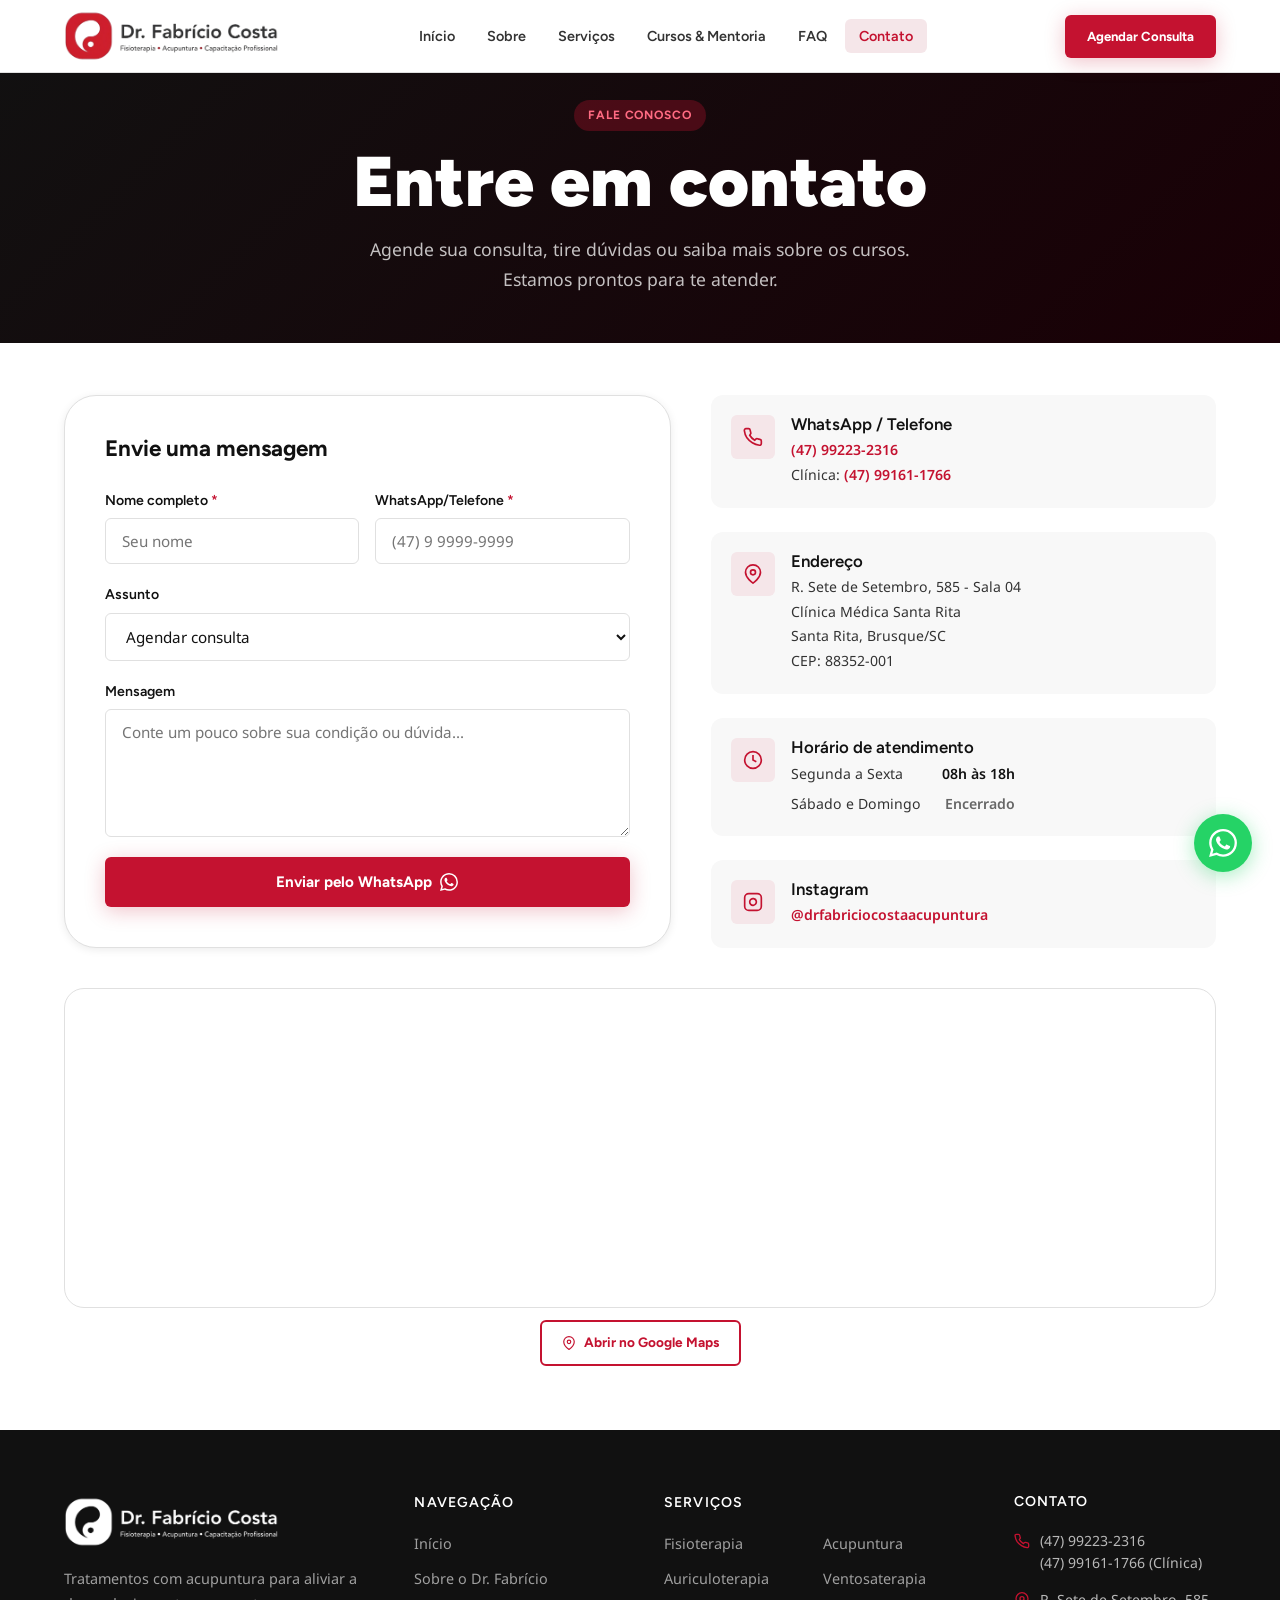
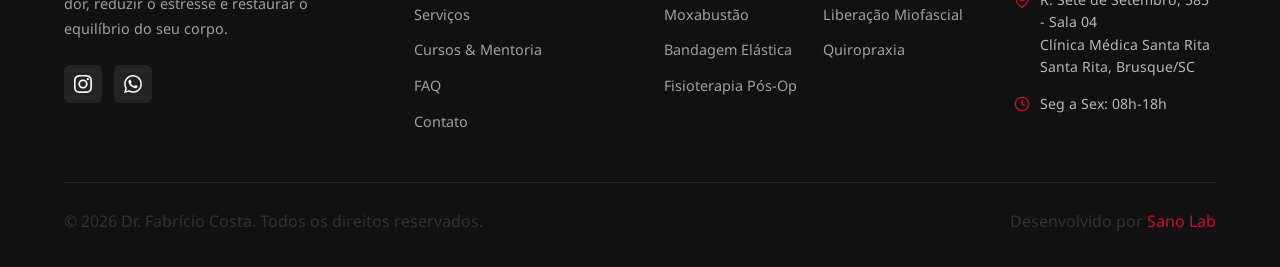
==== commit ae627d9e: "Padroniza rodapé em todas as páginas e ajusta layout de contato Co-Authored-By: Claude Sonnet 4.6 <n" ====
--- a/contato.html
+++ b/contato.html
@@ -86,7 +86,7 @@
   <main id="main-content">
 
     <!-- Page Hero -->
-    <section class="page-hero" aria-labelledby="page-title">
+    <section class="page-hero" style="padding: 100px 0 48px;" aria-labelledby="page-title">
       <div class="container">
         <span class="tag">Fale conosco</span>
         <h1 id="page-title">Entre em contato</h1>
@@ -95,7 +95,7 @@
     </section>
 
     <!-- Contato -->
-    <section class="section" aria-labelledby="contato-title">
+    <section class="section" style="padding: 52px 0 64px;" aria-labelledby="contato-title">
       <div class="container">
         <div class="contact-grid">
 
@@ -167,14 +167,9 @@
                 </div>
                 <div>
                   <h4>Horário de atendimento</h4>
-                  <div class="hours-grid" role="list">
-                    <div class="hours-item" role="listitem"><span class="day">Segunda</span><span class="time">08h-18h</span></div>
-                    <div class="hours-item" role="listitem"><span class="day">Terça</span><span class="time">08h-18h</span></div>
-                    <div class="hours-item" role="listitem"><span class="day">Quarta</span><span class="time">08h-18h</span></div>
-                    <div class="hours-item" role="listitem"><span class="day">Quinta</span><span class="time">08h-18h</span></div>
-                    <div class="hours-item" role="listitem"><span class="day">Sexta</span><span class="time">08h-18h</span></div>
-                    <div class="hours-item" role="listitem"><span class="day">Sábado</span><span class="time" style="color:var(--gray);">Encerrado</span></div>
-                    <div class="hours-item" role="listitem"><span class="day">Domingo</span><span class="time" style="color:var(--gray);">Encerrado</span></div>
+                  <div class="hours-list" role="list">
+                    <div class="hours-item" role="listitem"><span class="day">Segunda a Sexta</span><span class="time">08h às 18h</span></div>
+                    <div class="hours-item" role="listitem"><span class="day">Sábado e Domingo</span><span class="time" style="color:var(--gray);">Encerrado</span></div>
                   </div>
                 </div>
               </div>
@@ -190,42 +185,28 @@
               </div>
 
             </div>
-
-            <!-- Mapa -->
-            <div style="margin-top:28px;" class="fade-in" data-delay="200">
-              <h4 style="margin-bottom:12px;">Como chegar</h4>
-              <div class="contact-map">
-                <iframe
-                  src="https://maps.google.com/maps?q=R.+Sete+de+Setembro,+585,+Santa+Rita,+Brusque,+SC,+88352-001&output=embed"
-                  allowfullscreen=""
-                  loading="lazy"
-                  referrerpolicy="no-referrer-when-downgrade"
-                  title="Localização do consultório do Dr. Fabrício Costa em Brusque/SC">
-                </iframe>
-              </div>
-              <div style="text-align:center;margin-top:12px;">
-                <a href="https://share.google/bKN9QPmNAkbakTTG6" target="_blank" rel="noopener" class="btn btn-outline btn-sm">
-                  <svg width="14" height="14" viewBox="0 0 24 24" fill="none" stroke="currentColor" stroke-width="2" aria-hidden="true"><path d="M21 10c0 7-9 13-9 13s-9-6-9-13a9 9 0 0 1 18 0z"/><circle cx="12" cy="10" r="3"/></svg>
-                  Abrir no Google Maps
-                </a>
-              </div>
-            </div>
-
-          </div>
-        </div>
-      </div>
-    </section>
-
-    <!-- CTA WhatsApp -->
-    <section class="cta-banner section-sm" aria-labelledby="cta-contato-title">
-      <div class="container" style="text-align:center;">
-        <h2 id="cta-contato-title" class="fade-in" style="font-size:1.8rem;">Prefere falar diretamente?</h2>
-        <p class="fade-in" data-delay="80" style="margin-bottom:28px;">Chame no WhatsApp e agende sua consulta de forma rápida e prática.</p>
-        <a href="https://wa.me/5547992232316?text=Olá%2C%20Dr.%20Fabrício!%20Vim%20pelo%20site%20e%20gostaria%20de%20agendar%20uma%20consulta."
-           class="btn btn-white btn-lg fade-in" data-delay="160" target="_blank" rel="noopener">
-          <svg width="22" height="22" viewBox="0 0 24 24" fill="currentColor" aria-hidden="true"><path d="M17.472 14.382c-.297-.149-1.758-.867-2.03-.967-.273-.099-.471-.148-.67.15-.197.297-.767.966-.94 1.164-.173.199-.347.223-.644.075-.297-.15-1.255-.463-2.39-1.475-.883-.788-1.48-1.761-1.653-2.059-.173-.297-.018-.458.13-.606.134-.133.298-.347.446-.52.149-.174.198-.298.298-.497.099-.198.05-.371-.025-.52-.075-.149-.669-1.612-.916-2.207-.242-.579-.487-.5-.669-.51-.173-.008-.371-.01-.57-.01-.198 0-.52.074-.792.372-.272.297-1.04 1.016-1.04 2.479 0 1.462 1.065 2.875 1.213 3.074.149.198 2.096 3.2 5.077 4.487.709.306 1.262.489 1.694.625.712.227 1.36.195 1.871.118.571-.085 1.758-.719 2.006-1.413.248-.694.248-1.289.173-1.413-.074-.124-.272-.198-.57-.347m-5.421 7.403h-.004a9.87 9.87 0 01-5.031-1.378l-.361-.214-3.741.982.998-3.648-.235-.374a9.86 9.86 0 01-1.51-5.26c.001-5.45 4.436-9.884 9.888-9.884 2.64 0 5.122 1.03 6.988 2.898a9.825 9.825 0 012.893 6.994c-.003 5.45-4.437 9.884-9.885 9.884m8.413-18.297A11.815 11.815 0 0012.05 0C5.495 0 .16 5.335.157 11.892c0 2.096.547 4.142 1.588 5.945L.057 24l6.305-1.654a11.882 11.882 0 005.683 1.448h.005c6.554 0 11.89-5.335 11.893-11.893a11.821 11.821 0 00-3.48-8.413z"/></svg>
-          Chamar no WhatsApp
-        </a>
+          </div>
+        </div>
+
+        <!-- Mapa largura total -->
+        <div class="contact-map-full fade-in" data-delay="200">
+          <div class="contact-map">
+            <iframe
+              src="https://maps.google.com/maps?q=R.+Sete+de+Setembro,+585,+Santa+Rita,+Brusque,+SC,+88352-001&output=embed"
+              allowfullscreen=""
+              loading="lazy"
+              referrerpolicy="no-referrer-when-downgrade"
+              title="Localização do consultório do Dr. Fabrício Costa em Brusque/SC">
+            </iframe>
+          </div>
+          <div style="text-align:center;margin-top:12px;">
+            <a href="https://share.google/bKN9QPmNAkbakTTG6" target="_blank" rel="noopener" class="btn btn-outline btn-sm">
+              <svg width="14" height="14" viewBox="0 0 24 24" fill="none" stroke="currentColor" stroke-width="2" aria-hidden="true"><path d="M21 10c0 7-9 13-9 13s-9-6-9-13a9 9 0 0 1 18 0z"/><circle cx="12" cy="10" r="3"/></svg>
+              Abrir no Google Maps
+            </a>
+          </div>
+        </div>
+
       </div>
     </section>
 
@@ -236,19 +217,66 @@
     <div class="container">
       <div class="footer-grid">
         <div class="footer-brand">
-          <a href="index.html" class="nav-logo" aria-label="Dr. Fabrício Costa, Início">
+          <a href="index.html" class="nav-logo" style="margin-bottom:0;" aria-label="Dr. Fabrício Costa, Início">
             <img src="img/logo.png" alt="Dr. Fabrício Costa" class="nav-logo-img">
           </a>
           <p>Tratamentos com acupuntura para aliviar a dor, reduzir o estresse e restaurar o equilíbrio do seu corpo.</p>
           <div class="footer-social">
-            <a href="https://www.instagram.com/drfabriciocostaacupuntura/" target="_blank" rel="noopener" aria-label="Instagram"><svg viewBox="0 0 24 24" xmlns="http://www.w3.org/2000/svg" aria-hidden="true"><path d="M12 2.163c3.204 0 3.584.012 4.85.07 3.252.148 4.771 1.691 4.919 4.919.058 1.265.069 1.645.069 4.849 0 3.205-.012 3.584-.069 4.849-.149 3.225-1.664 4.771-4.919 4.919-1.266.058-1.644.07-4.85.07-3.204 0-3.584-.012-4.849-.07-3.26-.149-4.771-1.699-4.919-4.92-.058-1.265-.07-1.644-.07-4.849 0-3.204.013-3.583.07-4.849.149-3.227 1.664-4.771 4.919-4.919 1.266-.057 1.645-.069 4.849-.069zm0-2.163c-3.259 0-3.667.014-4.947.072-4.358.2-6.78 2.618-6.98 6.98-.059 1.281-.073 1.689-.073 4.948 0 3.259.014 3.668.072 4.948.2 4.358 2.618 6.78 6.98 6.98 1.281.058 1.689.072 4.948.072 3.259 0 3.668-.014 4.948-.072 4.354-.2 6.782-2.618 6.979-6.98.059-1.28.073-1.689.073-4.948 0-3.259-.014-3.667-.072-4.947-.196-4.354-2.617-6.78-6.979-6.98-1.281-.059-1.69-.073-4.949-.073zm0 5.838c-3.403 0-6.162 2.759-6.162 6.162s2.759 6.163 6.162 6.163 6.162-2.759 6.162-6.163c0-3.403-2.759-6.162-6.162-6.162zm0 10.162c-2.209 0-4-1.79-4-4 0-2.209 1.791-4 4-4s4 1.791 4 4c0 2.21-1.791 4-4 4zm6.406-11.845c-.796 0-1.441.645-1.441 1.44s.645 1.44 1.441 1.44c.795 0 1.439-.645 1.439-1.44s-.644-1.44-1.439-1.44z"/></svg></a>
-            <a href="https://wa.me/5547992232316" target="_blank" rel="noopener" aria-label="WhatsApp"><svg viewBox="0 0 24 24" xmlns="http://www.w3.org/2000/svg" aria-hidden="true"><path d="M17.472 14.382c-.297-.149-1.758-.867-2.03-.967-.273-.099-.471-.148-.67.15-.197.297-.767.966-.94 1.164-.173.199-.347.223-.644.075-.297-.15-1.255-.463-2.39-1.475-.883-.788-1.48-1.761-1.653-2.059-.173-.297-.018-.458.13-.606.134-.133.298-.347.446-.52.149-.174.198-.298.298-.497.099-.198.05-.371-.025-.52-.075-.149-.669-1.612-.916-2.207-.242-.579-.487-.5-.669-.51-.173-.008-.371-.01-.57-.01-.198 0-.52.074-.792.372-.272.297-1.04 1.016-1.04 2.479 0 1.462 1.065 2.875 1.213 3.074.149.198 2.096 3.2 5.077 4.487.709.306 1.262.489 1.694.625.712.227 1.36.195 1.871.118.571-.085 1.758-.719 2.006-1.413.248-.694.248-1.289.173-1.413-.074-.124-.272-.198-.57-.347m-5.421 7.403h-.004a9.87 9.87 0 01-5.031-1.378l-.361-.214-3.741.982.998-3.648-.235-.374a9.86 9.86 0 01-1.51-5.26c.001-5.45 4.436-9.884 9.888-9.884 2.64 0 5.122 1.03 6.988 2.898a9.825 9.825 0 012.893 6.994c-.003 5.45-4.437 9.884-9.885 9.884m8.413-18.297A11.815 11.815 0 0012.05 0C5.495 0 .16 5.335.157 11.892c0 2.096.547 4.142 1.588 5.945L.057 24l6.305-1.654a11.882 11.882 0 005.683 1.448h.005c6.554 0 11.89-5.335 11.893-11.893a11.821 11.821 0 00-3.48-8.413z"/></svg></a>
-          </div>
-        </div>
-        <div><h4>Navegação</h4><ul class="footer-links"><li><a href="index.html">Início</a></li><li><a href="sobre.html">Sobre o Dr. Fabrício</a></li><li><a href="servicos.html">Serviços</a></li><li><a href="cursos.html">Cursos & Mentoria</a></li><li><a href="faq.html">FAQ</a></li><li><a href="contato.html">Contato</a></li></ul></div>
-        <div><h4>Serviços</h4><ul class="footer-links"><li><a href="servicos.html">Hérnia de Disco</a></li><li><a href="servicos.html">Ansiedade e Depressão</a></li><li><a href="servicos.html">Dor nos Joelhos</a></li><li><a href="servicos.html">Fasceíte Plantar</a></li><li><a href="servicos.html">Tendinite e Bursite</a></li></ul></div>
-        <div><h4>Contato</h4><address class="footer-contact" style="font-style:normal;"><div class="footer-contact-item"><svg viewBox="0 0 24 24" stroke-width="2" xmlns="http://www.w3.org/2000/svg" aria-hidden="true"><path d="M22 16.92v3a2 2 0 0 1-2.18 2 19.79 19.79 0 0 1-8.63-3.07A19.5 19.5 0 0 1 4.69 13a19.79 19.79 0 0 1-3.07-8.67A2 2 0 0 1 3.6 2h3a2 2 0 0 1 2 1.72 12.84 12.84 0 0 0 .7 2.81 2 2 0 0 1-.45 2.11L8.09 9.91a16 16 0 0 0 6 6l1.27-1.27a2 2 0 0 1 2.11-.45 12.84 12.84 0 0 0 2.81.7A2 2 0 0 1 22 16.92z"/></svg><span>(47) 99223-2316<br>(47) 99161-1766 (Clínica)</span></div><div class="footer-contact-item"><svg viewBox="0 0 24 24" stroke-width="2" xmlns="http://www.w3.org/2000/svg" aria-hidden="true"><path d="M21 10c0 7-9 13-9 13s-9-6-9-13a9 9 0 0 1 18 0z"/><circle cx="12" cy="10" r="3"/></svg><span>R. Sete de Setembro, 585 - Sala 04<br>Clínica Médica Santa Rita<br>Santa Rita, Brusque/SC</span></div><div class="footer-contact-item"><svg viewBox="0 0 24 24" stroke-width="2" xmlns="http://www.w3.org/2000/svg" aria-hidden="true"><circle cx="12" cy="12" r="10"/><polyline points="12 6 12 12 16 14"/></svg><span>Seg a Sex: 08h-18h</span></div></address></div>
-      </div>
+            <a href="https://www.instagram.com/drfabriciocostaacupuntura/" target="_blank" rel="noopener" aria-label="Instagram do Dr. Fabrício Costa">
+              <svg viewBox="0 0 24 24" xmlns="http://www.w3.org/2000/svg" aria-hidden="true"><path d="M12 2.163c3.204 0 3.584.012 4.85.07 3.252.148 4.771 1.691 4.919 4.919.058 1.265.069 1.645.069 4.849 0 3.205-.012 3.584-.069 4.849-.149 3.225-1.664 4.771-4.919 4.919-1.266.058-1.644.07-4.85.07-3.204 0-3.584-.012-4.849-.07-3.26-.149-4.771-1.699-4.919-4.92-.058-1.265-.07-1.644-.07-4.849 0-3.204.013-3.583.07-4.849.149-3.227 1.664-4.771 4.919-4.919 1.266-.057 1.645-.069 4.849-.069zm0-2.163c-3.259 0-3.667.014-4.947.072-4.358.2-6.78 2.618-6.98 6.98-.059 1.281-.073 1.689-.073 4.948 0 3.259.014 3.668.072 4.948.2 4.358 2.618 6.78 6.98 6.98 1.281.058 1.689.072 4.948.072 3.259 0 3.668-.014 4.948-.072 4.354-.2 6.782-2.618 6.979-6.98.059-1.28.073-1.689.073-4.948 0-3.259-.014-3.667-.072-4.947-.196-4.354-2.617-6.78-6.979-6.98-1.281-.059-1.69-.073-4.949-.073zm0 5.838c-3.403 0-6.162 2.759-6.162 6.162s2.759 6.163 6.162 6.163 6.162-2.759 6.162-6.163c0-3.403-2.759-6.162-6.162-6.162zm0 10.162c-2.209 0-4-1.79-4-4 0-2.209 1.791-4 4-4s4 1.791 4 4c0 2.21-1.791 4-4 4zm6.406-11.845c-.796 0-1.441.645-1.441 1.44s.645 1.44 1.441 1.44c.795 0 1.439-.645 1.439-1.44s-.644-1.44-1.439-1.44z"/></svg>
+            </a>
+            <a href="https://wa.me/5547992232316" target="_blank" rel="noopener" aria-label="WhatsApp do Dr. Fabrício Costa">
+              <svg viewBox="0 0 24 24" xmlns="http://www.w3.org/2000/svg" aria-hidden="true"><path d="M17.472 14.382c-.297-.149-1.758-.867-2.03-.967-.273-.099-.471-.148-.67.15-.197.297-.767.966-.94 1.164-.173.199-.347.223-.644.075-.297-.15-1.255-.463-2.39-1.475-.883-.788-1.48-1.761-1.653-2.059-.173-.297-.018-.458.13-.606.134-.133.298-.347.446-.52.149-.174.198-.298.298-.497.099-.198.05-.371-.025-.52-.075-.149-.669-1.612-.916-2.207-.242-.579-.487-.5-.669-.51-.173-.008-.371-.01-.57-.01-.198 0-.52.074-.792.372-.272.297-1.04 1.016-1.04 2.479 0 1.462 1.065 2.875 1.213 3.074.149.198 2.096 3.2 5.077 4.487.709.306 1.262.489 1.694.625.712.227 1.36.195 1.871.118.571-.085 1.758-.719 2.006-1.413.248-.694.248-1.289.173-1.413-.074-.124-.272-.198-.57-.347m-5.421 7.403h-.004a9.87 9.87 0 01-5.031-1.378l-.361-.214-3.741.982.998-3.648-.235-.374a9.86 9.86 0 01-1.51-5.26c.001-5.45 4.436-9.884 9.888-9.884 2.64 0 5.122 1.03 6.988 2.898a9.825 9.825 0 012.893 6.994c-.003 5.45-4.437 9.884-9.885 9.884m8.413-18.297A11.815 11.815 0 0012.05 0C5.495 0 .16 5.335.157 11.892c0 2.096.547 4.142 1.588 5.945L.057 24l6.305-1.654a11.882 11.882 0 005.683 1.448h.005c6.554 0 11.89-5.335 11.893-11.893a11.821 11.821 0 00-3.48-8.413z"/></svg>
+            </a>
+          </div>
+        </div>
+
+        <div>
+          <button class="footer-col-toggle" aria-expanded="true">Navegação<svg class="footer-chevron" viewBox="0 0 24 24" stroke-width="2.5" xmlns="http://www.w3.org/2000/svg" aria-hidden="true"><polyline points="6 9 12 15 18 9"/></svg></button>
+          <ul class="footer-links footer-col-body open">
+            <li><a href="index.html">Início</a></li>
+            <li><a href="sobre.html">Sobre o Dr. Fabrício</a></li>
+            <li><a href="servicos.html">Serviços</a></li>
+            <li><a href="cursos.html">Cursos & Mentoria</a></li>
+            <li><a href="faq.html">FAQ</a></li>
+            <li><a href="contato.html">Contato</a></li>
+          </ul>
+        </div>
+
+        <div>
+          <button class="footer-col-toggle" aria-expanded="true">Serviços<svg class="footer-chevron" viewBox="0 0 24 24" stroke-width="2.5" xmlns="http://www.w3.org/2000/svg" aria-hidden="true"><polyline points="6 9 12 15 18 9"/></svg></button>
+          <ul class="footer-links footer-links-2col footer-col-body open">
+            <li><a href="servicos.html">Fisioterapia</a></li>
+            <li><a href="servicos.html">Acupuntura</a></li>
+            <li><a href="servicos.html">Auriculoterapia</a></li>
+            <li><a href="servicos.html">Ventosaterapia</a></li>
+            <li><a href="servicos.html">Moxabustão</a></li>
+            <li><a href="servicos.html">Liberação Miofascial</a></li>
+            <li><a href="servicos.html">Bandagem Elástica</a></li>
+            <li><a href="servicos.html">Quiropraxia</a></li>
+            <li><a href="servicos.html">Fisioterapia Pós-Op</a></li>
+          </ul>
+        </div>
+
+        <div>
+          <h4>Contato</h4>
+          <address class="footer-contact" style="font-style:normal;">
+            <div class="footer-contact-item">
+              <svg viewBox="0 0 24 24" stroke-width="2" xmlns="http://www.w3.org/2000/svg" aria-hidden="true"><path d="M22 16.92v3a2 2 0 0 1-2.18 2 19.79 19.79 0 0 1-8.63-3.07A19.5 19.5 0 0 1 4.69 13a19.79 19.79 0 0 1-3.07-8.67A2 2 0 0 1 3.6 2h3a2 2 0 0 1 2 1.72 12.84 12.84 0 0 0 .7 2.81 2 2 0 0 1-.45 2.11L8.09 9.91a16 16 0 0 0 6 6l1.27-1.27a2 2 0 0 1 2.11-.45 12.84 12.84 0 0 0 2.81.7A2 2 0 0 1 22 16.92z"/></svg>
+              <span>(47) 99223-2316<br>(47) 99161-1766 (Clínica)</span>
+            </div>
+            <div class="footer-contact-item">
+              <svg viewBox="0 0 24 24" stroke-width="2" xmlns="http://www.w3.org/2000/svg" aria-hidden="true"><path d="M21 10c0 7-9 13-9 13s-9-6-9-13a9 9 0 0 1 18 0z"/><circle cx="12" cy="10" r="3"/></svg>
+              <span>R. Sete de Setembro, 585 - Sala 04<br>Clínica Médica Santa Rita<br>Santa Rita, Brusque/SC</span>
+            </div>
+            <div class="footer-contact-item">
+              <svg viewBox="0 0 24 24" stroke-width="2" xmlns="http://www.w3.org/2000/svg" aria-hidden="true"><circle cx="12" cy="12" r="10"/><polyline points="12 6 12 12 16 14"/></svg>
+              <span>Seg a Sex: 08h-18h</span>
+            </div>
+          </address>
+        </div>
+      </div>
+
       <div class="footer-bottom">
         <p>&copy; 2026 Dr. Fabrício Costa. Todos os direitos reservados.</p>
         <p>Desenvolvido por <a href="https://sanolab.com.br" target="_blank" rel="noopener">Sano Lab</a></p>
--- a/css/style.css
+++ b/css/style.css
@@ -1024,7 +1024,7 @@
 .metodo-balance .tag { background: rgba(255,255,255,.2); color: var(--white); }
 .metodo-grid {
   display: grid;
-  grid-template-columns: repeat(3, 1fr);
+  grid-template-columns: repeat(2, 1fr);
   gap: 28px;
   margin-top: 48px;
 }
@@ -1051,6 +1051,82 @@
 .metodo-card-icon svg { width: 26px; height: 26px; stroke: var(--white); fill: none; }
 .metodo-card h4 { color: var(--white); margin-bottom: 8px; font-size: 1rem; }
 .metodo-card p  { color: rgba(255,255,255,.75); font-size: .88rem; margin: 0; }
+
+/* ── Mercado de Trabalho ── */
+.mercado-section { background: var(--dark); padding: 80px 0; }
+.mercado-section .tag { background: rgba(255,255,255,.12); color: rgba(255,255,255,.65); margin-bottom: 20px; display: inline-block; }
+.mercado-content { max-width: 760px; margin: 0 auto; }
+.mercado-content h2 { color: var(--white); margin-bottom: 32px; }
+.mercado-content p { color: rgba(255,255,255,.72); font-size: 1.05rem; line-height: 1.8; margin-bottom: 20px; }
+.mercado-callout { color: var(--white) !important; font-weight: 700; font-size: 1.1rem !important; border-left: 3px solid var(--red); padding-left: 20px; margin-top: 36px !important; margin-bottom: 0 !important; }
+
+.metodo-card--hero {
+  grid-column: 1 / -1;
+  background: var(--white);
+  border-color: transparent;
+  text-align: left;
+  display: flex;
+  align-items: center;
+  gap: 28px;
+}
+.metodo-card--hero .metodo-card-icon {
+  background: var(--red);
+  width: 72px;
+  height: 72px;
+  flex-shrink: 0;
+  margin: 0;
+}
+.metodo-card--hero .metodo-card-icon svg { width: 32px; height: 32px; }
+.metodo-card--hero h4 { color: var(--red); font-size: 1.25rem; margin-bottom: 10px; }
+.metodo-card--hero p  { color: var(--gray-dark); font-size: 1rem; line-height: 1.65; margin: 0; }
+.metodo-card--hero:hover { background: var(--white); }
+.metodo-aprender {
+  margin-top: 48px;
+  background: rgba(255,255,255,.08);
+  border: 1px solid rgba(255,255,255,.18);
+  border-radius: var(--radius-lg);
+  padding: 36px 40px;
+}
+.metodo-aprender-title {
+  color: var(--white);
+  font-family: var(--ff-head);
+  font-size: 1.15rem;
+  font-weight: 700;
+  letter-spacing: .04em;
+  text-transform: uppercase;
+  margin-bottom: 24px;
+}
+.metodo-aprender-list {
+  list-style: none;
+  padding: 0; margin: 0;
+  display: grid;
+  grid-template-columns: repeat(2, 1fr);
+  gap: 14px 32px;
+}
+.metodo-aprender-list li {
+  color: rgba(255,255,255,.9);
+  font-size: .95rem;
+  line-height: 1.5;
+  padding-left: 28px;
+  position: relative;
+}
+.metodo-aprender-list li::before {
+  content: '';
+  position: absolute;
+  left: 0; top: 3px;
+  transform: none;
+  width: 18px; height: 18px;
+  background: var(--red-dark);
+  border-radius: 50%;
+  background-image: url("data:image/svg+xml,%3Csvg viewBox='0 0 24 24' fill='none' stroke='%23ffffff' stroke-width='2.5' xmlns='http://www.w3.org/2000/svg'%3E%3Cpolyline points='20 6 9 17 4 12'/%3E%3C/svg%3E");
+  background-size: 11px;
+  background-repeat: no-repeat;
+  background-position: center;
+}
+@media (max-width: 640px) {
+  .metodo-aprender { padding: 28px 20px; }
+  .metodo-aprender-list { grid-template-columns: 1fr; }
+}
 
 /* ── Serviços page — lista detalhada ── */
 .service-detail {
@@ -1086,8 +1162,8 @@
 .contact-grid {
   display: grid;
   grid-template-columns: 1.2fr 1fr;
-  gap: 64px;
-  align-items: start;
+  gap: 40px;
+  align-items: stretch;
 }
 .contact-form-wrap {
   background: var(--white);
@@ -1095,7 +1171,14 @@
   border-radius: var(--radius-xl);
   padding: 40px;
   box-shadow: var(--shadow-sm);
-}
+  display: flex;
+  flex-direction: column;
+  height: 100%;
+  box-sizing: border-box;
+}
+.contact-form-wrap .contact-form { display: flex; flex-direction: column; flex: 1; }
+.contact-form-wrap .contact-form .form-group:last-of-type { flex: 1; display: flex; flex-direction: column; }
+.contact-form-wrap .contact-form .form-group:last-of-type textarea { flex: 1; min-height: 120px; }
 .contact-form-wrap h3 { margin-bottom: 28px; }
 .form-group { margin-bottom: 20px; }
 .form-group label {
@@ -1146,16 +1229,17 @@
 .contact-info-item h4 { margin-bottom: 4px; }
 .contact-info-item p  { font-size: .88rem; margin: 0; }
 .contact-info-item a  { color: var(--red); font-weight: 600; }
+.contact-map-full { margin-top: 40px; }
 .contact-map {
   border-radius: var(--radius-lg);
   overflow: hidden;
-  height: 300px;
+  height: 320px;
   border: 1px solid var(--border);
   margin-top: 8px;
 }
 .contact-map iframe { width: 100%; height: 100%; border: none; }
-.hours-grid { display: grid; grid-template-columns: 1fr 1fr; gap: 8px 24px; margin-top: 4px; }
-.hours-item  { display: flex; justify-content: space-between; font-size: .88rem; }
+.hours-list  { display: flex; flex-direction: column; gap: 8px; margin-top: 6px; }
+.hours-item  { display: flex; justify-content: space-between; gap: 24px; font-size: .88rem; }
 .hours-item  .day { color: var(--gray-dark); }
 .hours-item  .time { font-weight: 600; }
 
@@ -1172,6 +1256,8 @@
   border-radius: var(--radius-xl);
   overflow: hidden;
   transition: var(--transition);
+  display: flex;
+  flex-direction: column;
 }
 .course-card-featured:hover {
   box-shadow: var(--shadow-lg);
@@ -1200,12 +1286,25 @@
 }
 .course-card-featured-top h2 { color: var(--white); margin-bottom: 8px; }
 .course-card-featured-top p  { color: rgba(255,255,255,.7); }
-.course-card-featured-body { padding: 32px; }
+.course-card-featured-body { padding: 32px; display: flex; flex-direction: column; flex: 1; }
+.course-card-featured-body .course-modules { flex: 1; }
 .course-card-featured-price {
-  display: flex; align-items: baseline; gap: 12px; margin-bottom: 24px;
-}
-.course-card-featured-price del { color: var(--gray); font-size: .95rem; }
-.course-card-featured-price strong { font-family: var(--ff-head); font-size: 2rem; font-weight: 800; color: var(--red); }
+  display: flex; flex-direction: column; gap: 4px; margin-bottom: 24px;
+}
+.promo-banner {
+  display: flex; align-items: center; gap: 8px; flex-wrap: wrap;
+  background: #fff8ee; border: 1px solid #f5a623; border-radius: 6px;
+  padding: 8px 12px; margin-bottom: 16px;
+}
+.promo-banner-label { font-size: .78rem; font-weight: 600; color: #7a4800; }
+.promo-countdown { font-family: monospace; font-size: .9rem; font-weight: 800; color: #c84b00; letter-spacing: .04em; }
+.price-from { font-size: .78rem; color: var(--gray); text-transform: uppercase; letter-spacing: .06em; margin: 0; }
+.price-hero { display: flex; align-items: baseline; gap: 6px; line-height: 1; }
+.price-installments { font-family: var(--ff-head); font-size: 1.3rem; font-weight: 700; color: var(--red); }
+.price-hero strong { font-family: var(--ff-head); font-size: 2.6rem; font-weight: 900; color: var(--red); }
+.price-daily { font-size: .82rem; color: var(--gray-dark); margin: 2px 0 0; }
+.price-daily strong { font-weight: 700; color: var(--gray-dark); }
+.price-alt { font-size: .82rem; color: var(--gray); margin: 0; }
 .course-modules { display: flex; flex-direction: column; gap: 12px; margin-bottom: 28px; }
 .course-module {
   display: flex; gap: 10px; align-items: center;
@@ -1420,6 +1519,8 @@
   .footer-bottom { flex-direction: column; text-align: center; }
 
   .metodo-grid { grid-template-columns: 1fr; }
+  .metodo-card--hero { flex-direction: column; align-items: flex-start; }
+  .metodo-card--hero .metodo-card-icon { margin: 0 0 8px; }
   .form-grid-2 { grid-template-columns: 1fr; }
 
 
